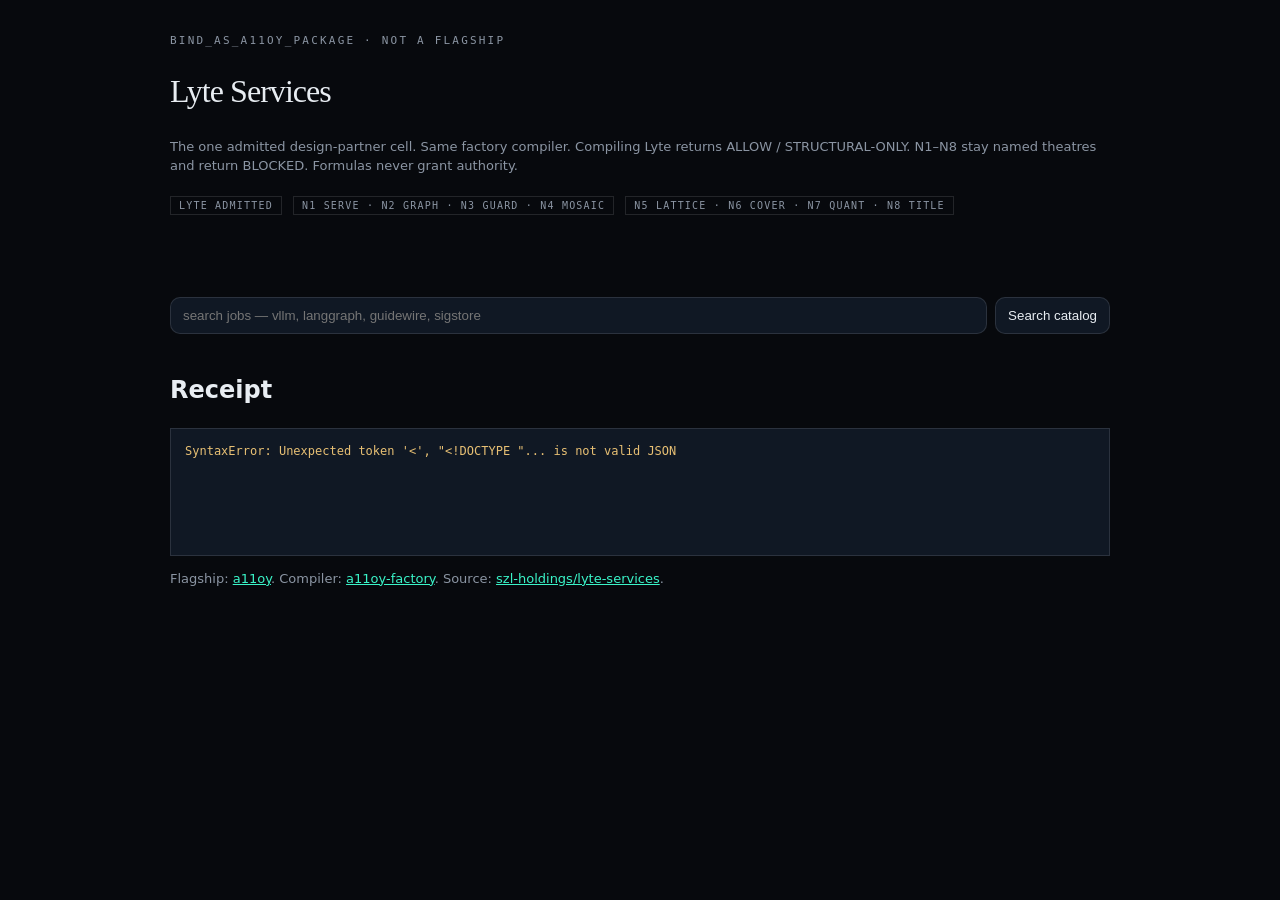
==== space/index.html @ 6451eb5e "feat: stdlib Lyte window (compiler package + Space hologram) Same Decision Cell Compiler as a11oy-fa" ====
<!DOCTYPE html>
<html lang="en">
<head>
  <meta charset="utf-8"/>
  <meta name="viewport" content="width=device-width, initial-scale=1"/>
  <title>Lyte Services — BIND_AS_A11OY_PACKAGE</title>
  <style>
    :root { --bg:#07090d; --fg:#e8edf2; --muted:#8b95a3; --accent:#3af4c8; --gold:#e8c074; --line:rgba(232,237,242,.12); --surf:#0d1520; }
    * { box-sizing: border-box; }
    body { margin:0; background:var(--bg); color:var(--fg); font:16px/1.5 "Segoe UI",system-ui,sans-serif; }
    header, main { max-width:980px; margin:0 auto; padding:24px 20px; }
    h1 { font-family: Georgia, serif; font-weight:500; letter-spacing:-.03em; }
    .kicker { font:11px/1 ui-monospace,Menlo,monospace; letter-spacing:.2em; text-transform:uppercase; color:var(--muted); }
    .grid { display:grid; gap:10px; grid-template-columns:repeat(auto-fit,minmax(160px,1fr)); }
    .card { background:var(--surf); border:1px solid var(--line); border-radius:16px; padding:14px; cursor:pointer; text-align:left; color:inherit; }
    .card[data-admitted="true"] { border-color: var(--accent); }
    a { color:var(--accent); }
    pre { white-space:pre-wrap; word-break:break-word; font:12px/1.45 ui-monospace,Menlo,monospace; color:var(--gold); min-height:8rem; background:#101824; border:1px solid var(--line); padding:14px; }
    .muted { color:var(--muted); font-size:13px; }
    .chip { display:inline-block; border:1px solid var(--line); padding:3px 8px; font:10px ui-monospace,monospace; letter-spacing:.12em; text-transform:uppercase; color:var(--muted); margin:0 6px 6px 0; }
    input, button.run { background:#101824; color:var(--fg); border:1px solid var(--line); border-radius:10px; padding:10px 12px; }
    .row { display:flex; gap:8px; flex-wrap:wrap; margin:12px 0 18px; }
    .row input { flex:1; min-width:180px; }
  </style>
</head>
<body>
  <header>
    <p class="kicker">BIND_AS_A11OY_PACKAGE · not a flagship</p>
    <h1>Lyte Services</h1>
    <p class="muted">The one admitted design-partner cell. Same factory compiler. Compiling Lyte returns ALLOW / STRUCTURAL-ONLY. N1–N8 stay named theatres and return BLOCKED. Formulas never grant authority.</p>
    <p>
      <span class="chip">Lyte admitted</span>
      <span class="chip">N1 Serve · N2 Graph · N3 Guard · N4 Mosaic</span>
      <span class="chip">N5 Lattice · N6 Cover · N7 Quant · N8 Title</span>
    </p>
  </header>
  <main>
    <div class="row">
      <input id="q" placeholder="search jobs — vllm, langgraph, guidewire, sigstore" aria-label="Search cited jobs"/>
      <button class="run" id="searchBtn" type="button">Search catalog</button>
    </div>
    <div class="grid" id="cells"></div>
    <section style="margin-top:16px">
      <h2>Receipt</h2>
      <pre id="out">select Lyte to compile, or a frontier to watch it fail closed</pre>
    </section>
    <p class="muted">Flagship: <a href="https://huggingface.co/spaces/SZLHOLDINGS/a11oy">a11oy</a>. Compiler: <a href="https://huggingface.co/spaces/SZLHOLDINGS/a11oy-factory">a11oy-factory</a>. Source: <a href="https://github.com/szl-holdings/lyte-services">szl-holdings/lyte-services</a>.</p>
  </main>
  <script>
    const box = document.getElementById("cells");
    const out = document.getElementById("out");
    async function load() {
      const cells = await (await fetch("/api/cells")).json();
      box.innerHTML = cells.map(c =>
        `<button class="card" data-id="${c.id}" data-admitted="${c.admitted}">
           <b>${c.id} · ${c.title}</b>
           <div class="muted">${c.job || (c.admitted ? "admitted" : "ROADMAP")}</div>
         </button>`
      ).join("");
      box.querySelectorAll("button").forEach(b => b.onclick = () => compile(b.dataset.id));
    }
    async function compile(id) {
      const r = await fetch("/api/compile", { method:"POST", headers:{"Content-Type":"application/json"}, body: JSON.stringify({cell:id, signal:"lyte window"}) });
      out.textContent = JSON.stringify(await r.json(), null, 2);
    }
    async function search() {
      const q = document.getElementById("q").value;
      const r = await fetch("/api/search?q=" + encodeURIComponent(q));
      out.textContent = JSON.stringify(await r.json(), null, 2);
    }
    document.getElementById("searchBtn").onclick = search;
    document.getElementById("q").addEventListener("keydown", e => { if (e.key === "Enter") search(); });
    load().catch(err => { out.textContent = String(err); });
  </script>
</body>
</html>
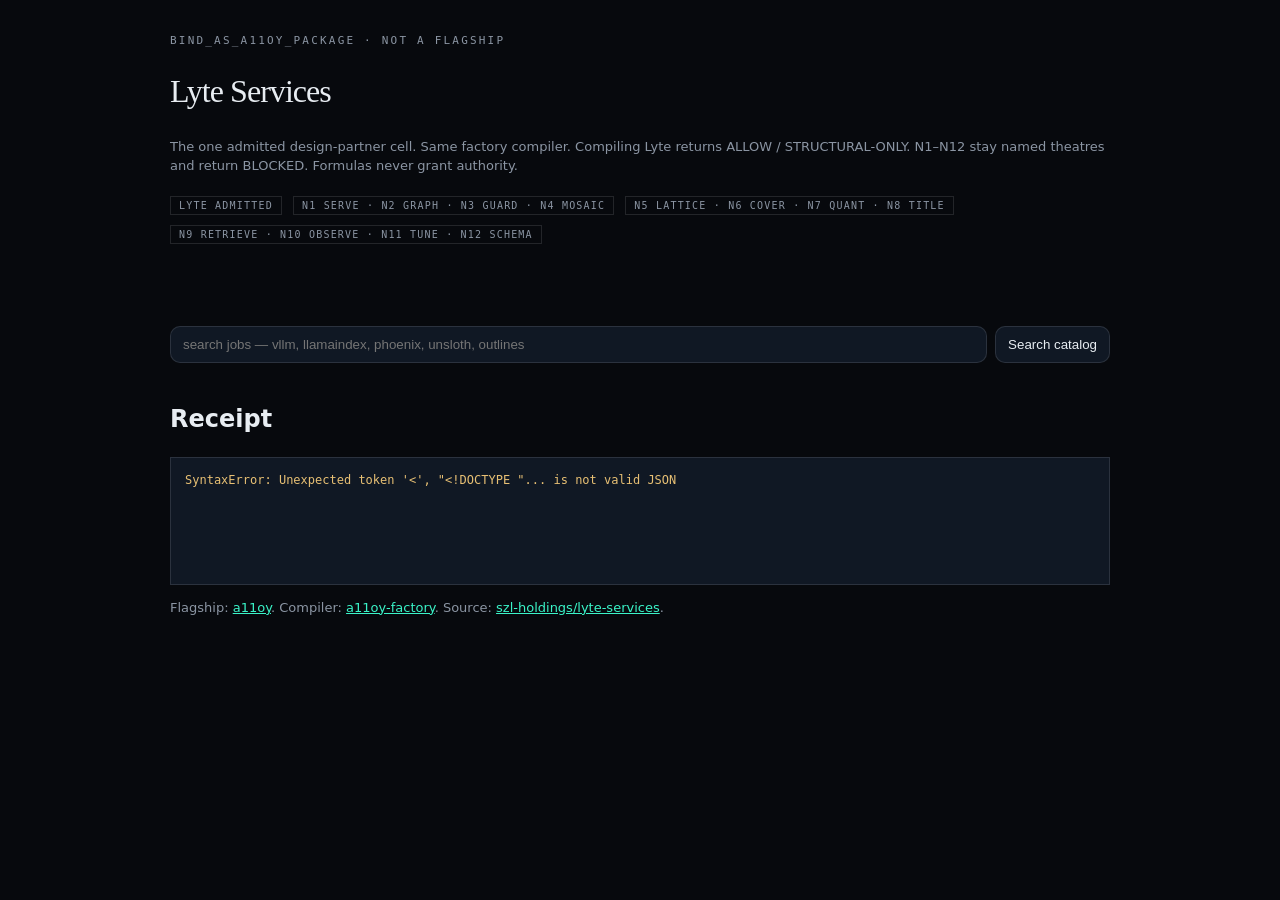
==== commit 2a88ed24: "docs: name N9–N12 on the Lyte window Same compiler. Lyte admitted. Frontiers stay BLOCKED.  Signed-o" ====
--- a/space/index.html
+++ b/space/index.html
@@ -27,16 +27,17 @@
   <header>
     <p class="kicker">BIND_AS_A11OY_PACKAGE · not a flagship</p>
     <h1>Lyte Services</h1>
-    <p class="muted">The one admitted design-partner cell. Same factory compiler. Compiling Lyte returns ALLOW / STRUCTURAL-ONLY. N1–N8 stay named theatres and return BLOCKED. Formulas never grant authority.</p>
+    <p class="muted">The one admitted design-partner cell. Same factory compiler. Compiling Lyte returns ALLOW / STRUCTURAL-ONLY. N1–N12 stay named theatres and return BLOCKED. Formulas never grant authority.</p>
     <p>
       <span class="chip">Lyte admitted</span>
       <span class="chip">N1 Serve · N2 Graph · N3 Guard · N4 Mosaic</span>
       <span class="chip">N5 Lattice · N6 Cover · N7 Quant · N8 Title</span>
+      <span class="chip">N9 Retrieve · N10 Observe · N11 Tune · N12 Schema</span>
     </p>
   </header>
   <main>
     <div class="row">
-      <input id="q" placeholder="search jobs — vllm, langgraph, guidewire, sigstore" aria-label="Search cited jobs"/>
+      <input id="q" placeholder="search jobs — vllm, llamaindex, phoenix, unsloth, outlines" aria-label="Search cited jobs"/>
       <button class="run" id="searchBtn" type="button">Search catalog</button>
     </div>
     <div class="grid" id="cells"></div>
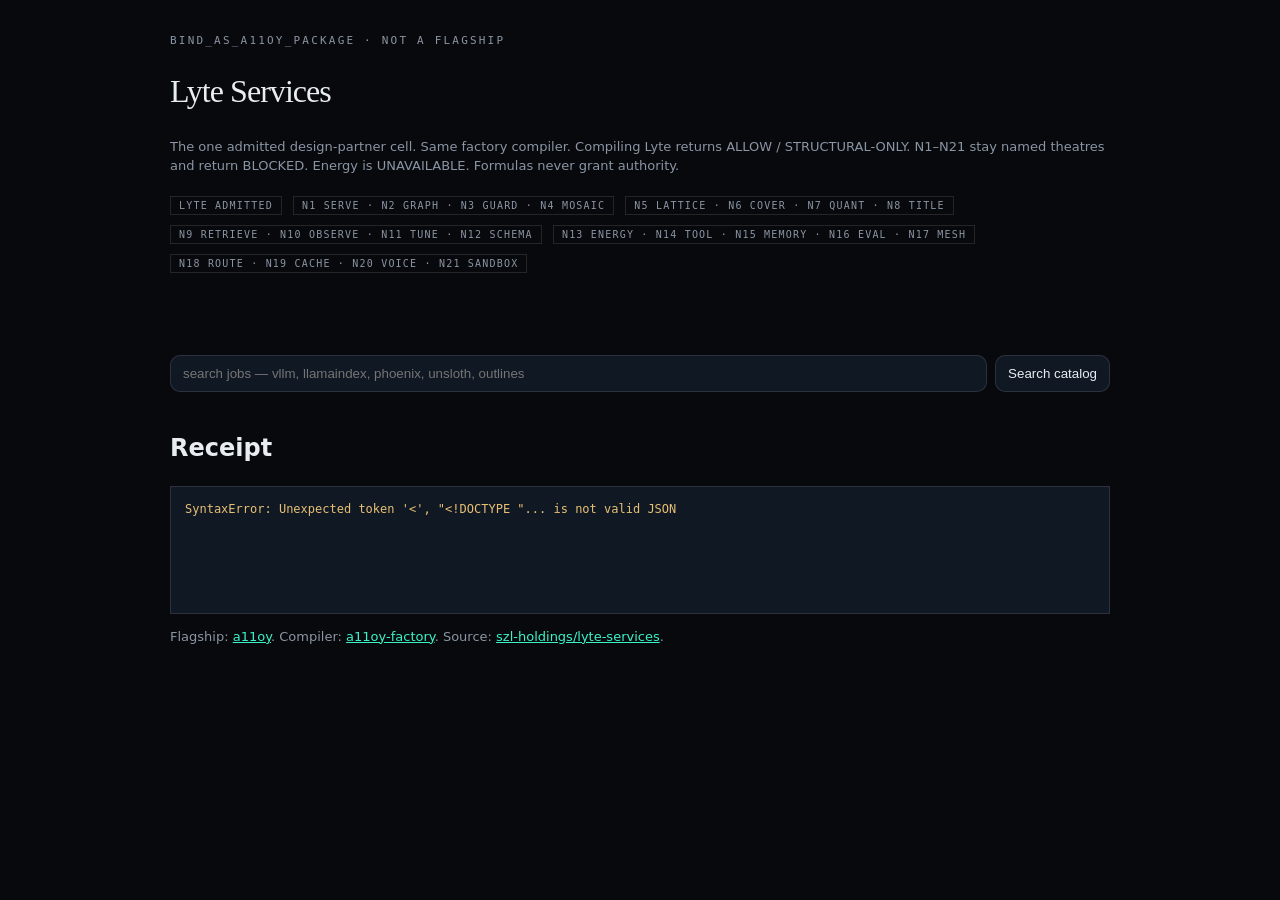
==== commit 87a41f57: "docs: name N14–N21 on the Lyte window Same compiler. Lyte remains the one admitted cell. Hub cells c" ====
--- a/space/index.html
+++ b/space/index.html
@@ -27,12 +27,14 @@
   <header>
     <p class="kicker">BIND_AS_A11OY_PACKAGE · not a flagship</p>
     <h1>Lyte Services</h1>
-    <p class="muted">The one admitted design-partner cell. Same factory compiler. Compiling Lyte returns ALLOW / STRUCTURAL-ONLY. N1–N12 stay named theatres and return BLOCKED. Formulas never grant authority.</p>
+    <p class="muted">The one admitted design-partner cell. Same factory compiler. Compiling Lyte returns ALLOW / STRUCTURAL-ONLY. N1–N21 stay named theatres and return BLOCKED. Energy is UNAVAILABLE. Formulas never grant authority.</p>
     <p>
       <span class="chip">Lyte admitted</span>
       <span class="chip">N1 Serve · N2 Graph · N3 Guard · N4 Mosaic</span>
       <span class="chip">N5 Lattice · N6 Cover · N7 Quant · N8 Title</span>
       <span class="chip">N9 Retrieve · N10 Observe · N11 Tune · N12 Schema</span>
+      <span class="chip">N13 Energy · N14 Tool · N15 Memory · N16 Eval · N17 Mesh</span>
+      <span class="chip">N18 Route · N19 Cache · N20 Voice · N21 Sandbox</span>
     </p>
   </header>
   <main>
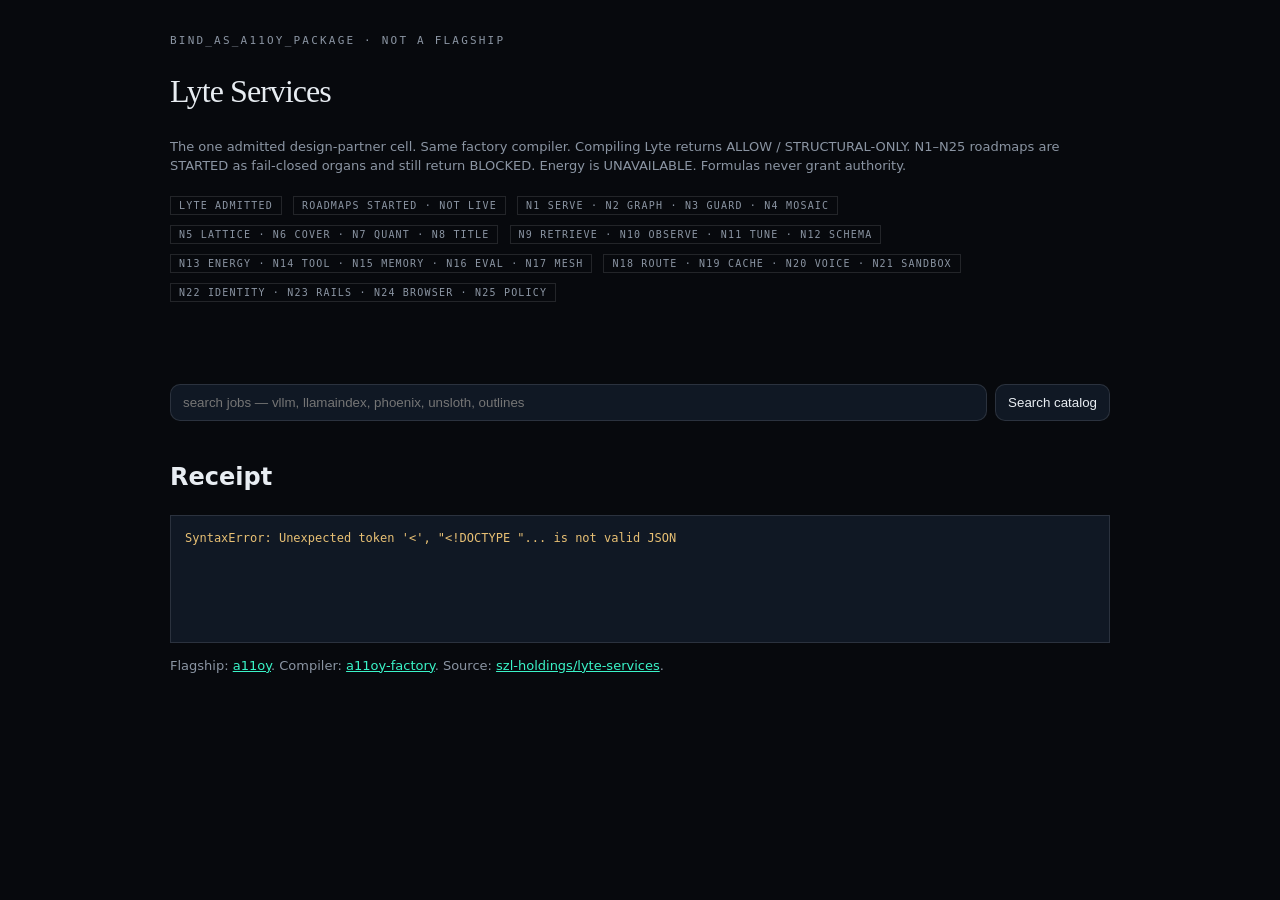
==== commit 3df94b1e: "feat: Lyte window acts the STARTED roadmaps (still BLOCKED) Same factory organs. Lyte remains the on" ====
--- a/space/index.html
+++ b/space/index.html
@@ -27,14 +27,16 @@
   <header>
     <p class="kicker">BIND_AS_A11OY_PACKAGE · not a flagship</p>
     <h1>Lyte Services</h1>
-    <p class="muted">The one admitted design-partner cell. Same factory compiler. Compiling Lyte returns ALLOW / STRUCTURAL-ONLY. N1–N21 stay named theatres and return BLOCKED. Energy is UNAVAILABLE. Formulas never grant authority.</p>
+    <p class="muted">The one admitted design-partner cell. Same factory compiler. Compiling Lyte returns ALLOW / STRUCTURAL-ONLY. N1–N25 roadmaps are STARTED as fail-closed organs and still return BLOCKED. Energy is UNAVAILABLE. Formulas never grant authority.</p>
     <p>
       <span class="chip">Lyte admitted</span>
+      <span class="chip">Roadmaps STARTED · not LIVE</span>
       <span class="chip">N1 Serve · N2 Graph · N3 Guard · N4 Mosaic</span>
       <span class="chip">N5 Lattice · N6 Cover · N7 Quant · N8 Title</span>
       <span class="chip">N9 Retrieve · N10 Observe · N11 Tune · N12 Schema</span>
       <span class="chip">N13 Energy · N14 Tool · N15 Memory · N16 Eval · N17 Mesh</span>
       <span class="chip">N18 Route · N19 Cache · N20 Voice · N21 Sandbox</span>
+      <span class="chip">N22 Identity · N23 Rails · N24 Browser · N25 Policy</span>
     </p>
   </header>
   <main>
@@ -64,7 +66,8 @@
     }
     async function compile(id) {
       const r = await fetch("/api/compile", { method:"POST", headers:{"Content-Type":"application/json"}, body: JSON.stringify({cell:id, signal:"lyte window"}) });
-      out.textContent = JSON.stringify(await r.json(), null, 2);
+      const a = await fetch("/api/act", { method:"POST", headers:{"Content-Type":"application/json"}, body: JSON.stringify({cell:id}) });
+      out.textContent = JSON.stringify({compile: await r.json(), act: await a.json()}, null, 2);
     }
     async function search() {
       const q = document.getElementById("q").value;
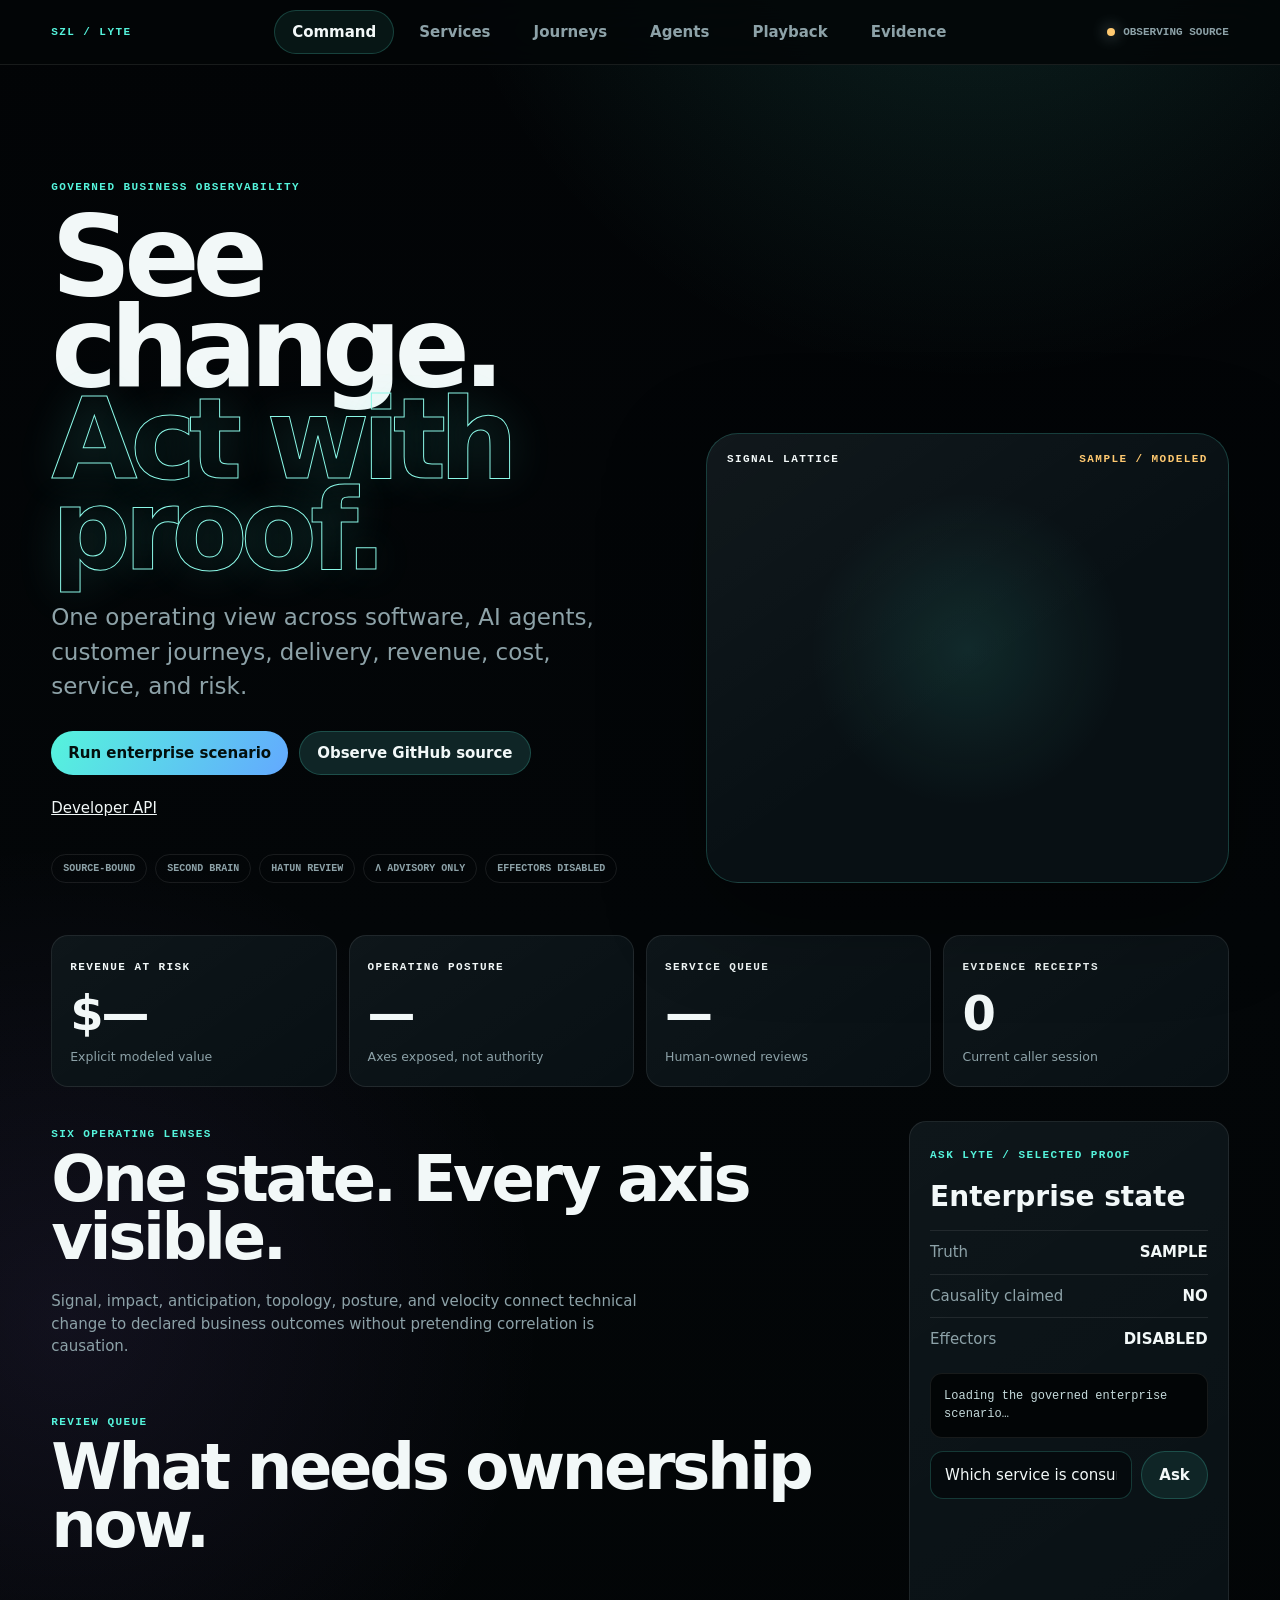
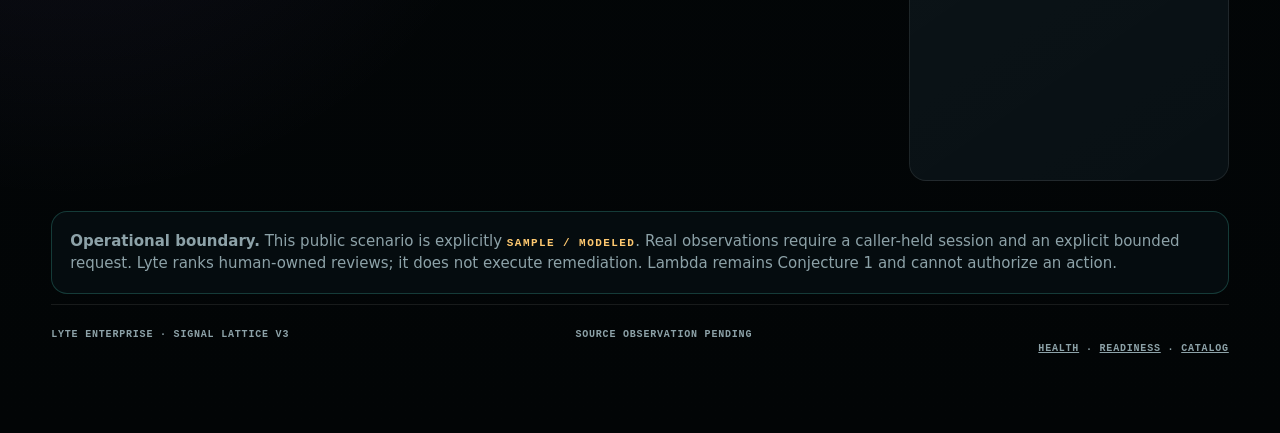
==== commit a7e08c41: "feat(lyte): replace the package shell with the Signal Lattice Signed-off-by: Stephen Lutar <stephenl" ====
--- a/space/index.html
+++ b/space/index.html
@@ -1,82 +1,421 @@
-<!DOCTYPE html>
-<html lang="en">
+<!doctype html>
+<html lang="en" data-lyte="signal-lattice-v3">
 <head>
-  <meta charset="utf-8"/>
-  <meta name="viewport" content="width=device-width, initial-scale=1"/>
-  <title>Lyte Services — BIND_AS_A11OY_PACKAGE</title>
-  <style>
-    :root { --bg:#07090d; --fg:#e8edf2; --muted:#8b95a3; --accent:#3af4c8; --gold:#e8c074; --line:rgba(232,237,242,.12); --surf:#0d1520; }
-    * { box-sizing: border-box; }
-    body { margin:0; background:var(--bg); color:var(--fg); font:16px/1.5 "Segoe UI",system-ui,sans-serif; }
-    header, main { max-width:980px; margin:0 auto; padding:24px 20px; }
-    h1 { font-family: Georgia, serif; font-weight:500; letter-spacing:-.03em; }
-    .kicker { font:11px/1 ui-monospace,Menlo,monospace; letter-spacing:.2em; text-transform:uppercase; color:var(--muted); }
-    .grid { display:grid; gap:10px; grid-template-columns:repeat(auto-fit,minmax(160px,1fr)); }
-    .card { background:var(--surf); border:1px solid var(--line); border-radius:16px; padding:14px; cursor:pointer; text-align:left; color:inherit; }
-    .card[data-admitted="true"] { border-color: var(--accent); }
-    a { color:var(--accent); }
-    pre { white-space:pre-wrap; word-break:break-word; font:12px/1.45 ui-monospace,Menlo,monospace; color:var(--gold); min-height:8rem; background:#101824; border:1px solid var(--line); padding:14px; }
-    .muted { color:var(--muted); font-size:13px; }
-    .chip { display:inline-block; border:1px solid var(--line); padding:3px 8px; font:10px ui-monospace,monospace; letter-spacing:.12em; text-transform:uppercase; color:var(--muted); margin:0 6px 6px 0; }
-    input, button.run { background:#101824; color:var(--fg); border:1px solid var(--line); border-radius:10px; padding:10px 12px; }
-    .row { display:flex; gap:8px; flex-wrap:wrap; margin:12px 0 18px; }
-    .row input { flex:1; min-width:180px; }
-  </style>
+<meta charset="utf-8">
+<meta name="viewport" content="width=device-width,initial-scale=1,viewport-fit=cover">
+<meta name="color-scheme" content="dark">
+<title>Lyte Enterprise · Signal Lattice</title>
+<style>
+:root{
+  color-scheme:dark;
+  --bg:#030608;
+  --panel:#081014;
+  --panel2:#0d181d;
+  --ink:#f2f8f8;
+  --muted:#8da2a8;
+  --cyan:#55f4dc;
+  --blue:#63a9ff;
+  --violet:#aa83ff;
+  --lime:#bdf86f;
+  --warn:#ffc970;
+  --danger:#ff768f;
+  --line:color-mix(in srgb,var(--cyan) 20%,transparent);
+  --hair:rgb(255 255 255/.085);
+  --touch:44px;
+  --shadow:0 30px 100px rgb(0 0 0/.38);
+  --mono:ui-monospace,"Cascadia Code","SFMono-Regular",Consolas,monospace;
+  --sans:Inter,"Segoe UI",system-ui,sans-serif;
+}
+*{box-sizing:border-box;min-inline-size:0}
+html{overflow-x:clip;background:var(--bg);scroll-padding-top:84px}
+body{
+  margin:0;min-height:100svh;overflow-x:clip;color:var(--ink);
+  font:15px/1.5 var(--sans);
+  background:
+    radial-gradient(circle at 76% -8%,rgb(85 244 220/.14),transparent 34rem),
+    radial-gradient(circle at 5% 65%,rgb(170 131 255/.09),transparent 30rem),
+    linear-gradient(180deg,#020406,var(--bg) 46%,#020506);
+}
+button,input,a{font:inherit}
+a{color:inherit;min-height:var(--touch);display:inline-flex;align-items:center}
+button{
+  min-height:var(--touch);border:1px solid var(--line);border-radius:999px;
+  padding:0 17px;background:color-mix(in srgb,var(--cyan) 9%,var(--panel));
+  color:var(--ink);font-weight:750;cursor:pointer
+}
+button:hover{background:color-mix(in srgb,var(--cyan) 16%,var(--panel))}
+button[disabled]{opacity:.52;cursor:wait}
+input{
+  width:100%;min-height:48px;border:1px solid var(--line);border-radius:13px;
+  background:#050a0d;color:var(--ink);padding:0 14px
+}
+:focus-visible{outline:3px solid var(--lime);outline-offset:3px}
+.skip{position:fixed;left:12px;top:-80px;z-index:30;background:#fff;color:#000;padding:10px 14px}
+.skip:focus{top:12px}
+.ambient{position:fixed;inset:0;pointer-events:none;z-index:-1;overflow:hidden}
+.ambient::before{
+  content:"";position:absolute;inset:0;opacity:.27;
+  background-image:linear-gradient(var(--hair) 1px,transparent 1px),linear-gradient(90deg,var(--hair) 1px,transparent 1px);
+  background-size:72px 72px;mask-image:linear-gradient(to bottom,black,transparent 82%)
+}
+.ambient::after{
+  content:"";position:absolute;width:48vmin;aspect-ratio:1;border:1px solid var(--line);
+  border-radius:48% 52% 63% 37%;right:-8vmin;top:10vh;
+  box-shadow:0 0 0 8vmin transparent,0 0 0 calc(8vmin + 1px) var(--line),0 0 70px rgb(85 244 220/.12);
+  animation:drift 18s ease-in-out infinite alternate
+}
+@keyframes drift{to{transform:translate3d(-22px,30px,0) rotate(11deg)}}
+.shell{width:min(1440px,100%);margin:auto;padding:0 clamp(16px,4vw,60px) max(40px,env(safe-area-inset-bottom))}
+.topbar{
+  position:sticky;top:0;z-index:20;margin-inline:calc(clamp(16px,4vw,60px)*-1);
+  padding:max(10px,env(safe-area-inset-top)) clamp(16px,4vw,60px) 10px;
+  display:flex;gap:20px;align-items:center;justify-content:space-between;flex-wrap:wrap;
+  border-bottom:1px solid var(--hair);background:rgb(3 6 8/.86);backdrop-filter:blur(18px)
+}
+.brand,.eyebrow,.label,.truth{
+  font:750 11px/1.35 var(--mono);letter-spacing:.13em;text-transform:uppercase
+}
+.brand,.eyebrow{color:var(--cyan)}
+.nav{display:flex;gap:7px;overflow-x:auto;scrollbar-width:none}
+.nav button{white-space:nowrap;background:transparent;color:var(--muted);border-color:transparent}
+.nav button[aria-selected="true"]{color:var(--ink);border-color:var(--line);background:rgb(85 244 220/.07)}
+.status{display:flex;gap:8px;align-items:center;color:var(--muted);font:700 11px/1 var(--mono)}
+.dot{width:8px;aspect-ratio:1;border-radius:50%;background:var(--warn);box-shadow:0 0 16px currentColor}
+.dot.ready{background:var(--cyan)}
+.hero{
+  display:grid;grid-template-columns:minmax(0,1.05fr) minmax(360px,.95fr);
+  gap:clamp(30px,6vw,88px);align-items:end;padding:clamp(58px,9vw,122px) 0 42px
+}
+.hero h1{font-size:clamp(52px,8.7vw,126px);line-height:.82;letter-spacing:-.065em;margin:16px 0 24px;max-width:9ch}
+.hero h1 span{display:block;color:transparent;-webkit-text-stroke:1px color-mix(in srgb,var(--cyan) 68%,white);text-shadow:0 0 45px rgb(85 244 220/.14)}
+.lede{font-size:clamp(17px,2vw,23px);color:var(--muted);max-width:64ch}
+.hero-actions{display:flex;gap:11px;flex-wrap:wrap;margin-top:27px}
+.hero-actions .primary{background:linear-gradient(120deg,var(--cyan),var(--blue));color:#03100e;border:0}
+.proofline{display:flex;gap:8px;flex-wrap:wrap;margin-top:24px}
+.pill{padding:7px 11px;border:1px solid var(--hair);border-radius:999px;color:var(--muted);font:700 10px/1.3 var(--mono)}
+.instrument{
+  position:relative;min-height:450px;border:1px solid var(--line);border-radius:32px;
+  overflow:hidden;background:radial-gradient(circle at 50% 48%,rgb(85 244 220/.11),transparent 45%),linear-gradient(145deg,rgb(255 255 255/.035),transparent 55%),var(--panel);
+  box-shadow:var(--shadow)
+}
+.instrument-head{position:absolute;inset:18px 20px auto;display:flex;justify-content:space-between;gap:12px;z-index:3}
+.instrument svg{position:absolute;inset:48px 10px 20px;width:calc(100% - 20px);height:calc(100% - 68px)}
+.edge{stroke:color-mix(in srgb,var(--cyan) 35%,transparent);stroke-width:1.3;fill:none}
+.edge.hot{stroke:var(--warn);filter:drop-shadow(0 0 6px var(--warn))}
+.node circle{fill:#071116;stroke:var(--cyan);stroke-width:1.5}
+.node.hot circle{stroke:var(--danger);filter:drop-shadow(0 0 8px var(--danger))}
+.node.outcome circle{stroke:var(--violet)}
+.node.agent circle{stroke:var(--lime)}
+.node text{fill:var(--ink);font:700 11px var(--mono);pointer-events:none}
+.node{cursor:pointer}
+.node:focus{outline:none}
+.node:focus circle{stroke-width:4}
+.kpis{display:grid;grid-template-columns:repeat(4,minmax(0,1fr));gap:12px;margin:10px 0 34px}
+.kpi,.lens,.card,.drawer,.tape-item{
+  border:1px solid var(--hair);border-radius:17px;background:linear-gradient(145deg,rgb(255 255 255/.025),transparent),var(--panel)
+}
+.kpi{padding:18px;min-height:130px}
+.kpi strong{display:block;font-size:clamp(27px,4vw,48px);line-height:1;margin:13px 0 8px;letter-spacing:-.045em}
+.kpi small{color:var(--muted)}
+.layout{display:grid;grid-template-columns:minmax(0,1.45fr) minmax(300px,.55fr);gap:15px}
+.stage{min-height:660px}
+.view{display:none}
+.view.active{display:block}
+.section-head{display:flex;justify-content:space-between;gap:16px;align-items:end;flex-wrap:wrap;margin:0 0 17px}
+.section-head h2{font-size:clamp(32px,5vw,66px);line-height:.9;letter-spacing:-.052em;margin:8px 0}
+.section-head p{max-width:62ch;color:var(--muted);margin:0}
+.lenses{display:grid;grid-template-columns:repeat(3,minmax(0,1fr));gap:12px}
+.lens{padding:17px;min-height:182px;display:flex;flex-direction:column}
+.lens .score{font-size:38px;letter-spacing:-.05em;margin:14px 0}
+.lens footer{margin-top:auto;display:flex;justify-content:space-between;gap:10px;color:var(--muted);font:700 10px var(--mono)}
+.meter{height:7px;border-radius:999px;background:#132027;overflow:hidden}
+.meter i{height:100%;display:block;width:0;background:linear-gradient(90deg,var(--danger),var(--warn),var(--cyan))}
+.cards{display:grid;grid-template-columns:repeat(2,minmax(0,1fr));gap:12px}
+.card{padding:18px;min-height:220px}
+.card h3{font-size:22px;margin:10px 0}
+.card dl{display:grid;grid-template-columns:1fr auto;gap:8px 14px;margin:18px 0 0}
+.card dt{color:var(--muted)}
+.card dd{margin:0;text-align:right;font-family:var(--mono)}
+.queue{display:grid;gap:9px}
+.queue article{display:grid;grid-template-columns:auto 1fr auto;gap:13px;align-items:center;padding:14px;border:1px solid var(--hair);border-radius:13px;background:var(--panel)}
+.rank{width:32px;aspect-ratio:1;border-radius:50%;display:grid;place-items:center;border:1px solid var(--line);font:800 11px var(--mono)}
+.queue p{margin:3px 0;color:var(--muted);font-size:13px}
+.queue strong:last-child{font-family:var(--mono);color:var(--warn)}
+.timeline{display:grid;gap:0}
+.timeline article{position:relative;padding:12px 14px 17px 34px;border-left:1px solid var(--line);margin-left:8px}
+.timeline article::before{content:"";position:absolute;left:-5px;top:18px;width:9px;aspect-ratio:1;border-radius:50%;background:var(--cyan);box-shadow:0 0 14px var(--cyan)}
+.timeline p{margin:4px 0;color:var(--muted)}
+.drawer{position:sticky;top:88px;padding:20px;min-height:560px;max-height:calc(100vh - 108px);overflow:auto}
+.drawer h2{font-size:28px;margin:12px 0}
+.drawer pre{white-space:pre-wrap;overflow-wrap:anywhere;background:#020506;border:1px solid var(--hair);border-radius:12px;padding:13px;font:12px/1.55 var(--mono);color:#c5dadb;max-height:310px;overflow:auto}
+.drawer .fact{display:flex;justify-content:space-between;gap:14px;padding:10px 0;border-top:1px solid var(--hair)}
+.drawer .fact span{color:var(--muted)}
+.ask{display:grid;grid-template-columns:1fr auto;gap:9px;margin-top:13px}
+.tape{display:grid;gap:8px}
+.tape-item{padding:13px}
+.tape-item code{display:block;color:var(--cyan);overflow-wrap:anywhere}
+.tape-item small{color:var(--muted)}
+.playback-control{display:grid;grid-template-columns:auto 1fr auto;align-items:center;gap:12px;margin:20px 0}
+input[type="range"]{padding:0;accent-color:var(--cyan)}
+.empty{padding:28px;border:1px dashed var(--line);border-radius:16px;color:var(--muted)}
+.boundary{margin:30px 0 10px;padding:18px;border:1px solid var(--line);border-radius:16px;color:var(--muted);background:rgb(8 16 20/.72)}
+.site-footer{display:flex;justify-content:space-between;gap:18px;flex-wrap:wrap;padding:22px 0;color:var(--muted);font:700 10px/1.5 var(--mono);letter-spacing:.08em;border-top:1px solid var(--hair)}
+.truth{color:var(--warn)}
+@media(max-width:1060px){.hero,.layout{grid-template-columns:1fr}.instrument{min-height:420px}.drawer{position:relative;top:auto;max-height:none}.kpis{grid-template-columns:repeat(2,minmax(0,1fr))}}
+@media(max-width:720px){.lenses,.cards{grid-template-columns:1fr}.topbar{align-items:flex-start}.status{width:100%}.instrument{min-height:360px}.hero{padding-top:58px}.hero h1{font-size:clamp(52px,17vw,86px)}}
+@media(max-width:480px){.kpis{grid-template-columns:1fr}.shell{padding-inline:14px}.topbar{margin-inline:-14px;padding-inline:14px}.ask{grid-template-columns:1fr}.queue article{grid-template-columns:auto 1fr}.queue strong:last-child{grid-column:2}.instrument{min-height:310px}.node text{font-size:9px}}
+@media(pointer:coarse){button,a,input{min-height:48px}}
+@media(prefers-reduced-motion:reduce){*,*::before,*::after{animation:none!important;transition:none!important;scroll-behavior:auto!important}}
+@media(forced-colors:active){*{forced-color-adjust:auto}.ambient{display:none}.instrument,.kpi,.lens,.card,.drawer{border:1px solid CanvasText}}
+@media(prefers-contrast:more){:root{--muted:#c6d5d7;--hair:rgb(255 255 255/.25);--line:var(--cyan)}}
+@media print{.ambient,.topbar,.hero-actions,.ask{display:none}.view{display:block!important}.drawer{max-height:none}.instrument{box-shadow:none}}
+</style>
 </head>
 <body>
-  <header>
-    <p class="kicker">BIND_AS_A11OY_PACKAGE · not a flagship</p>
-    <h1>Lyte Services</h1>
-    <p class="muted">The one admitted design-partner cell. Same factory compiler. Compiling Lyte returns ALLOW / STRUCTURAL-ONLY. N1–N25 roadmaps are STARTED as fail-closed organs and still return BLOCKED. Energy is UNAVAILABLE. Formulas never grant authority.</p>
-    <p>
-      <span class="chip">Lyte admitted</span>
-      <span class="chip">Roadmaps STARTED · not LIVE</span>
-      <span class="chip">N1 Serve · N2 Graph · N3 Guard · N4 Mosaic</span>
-      <span class="chip">N5 Lattice · N6 Cover · N7 Quant · N8 Title</span>
-      <span class="chip">N9 Retrieve · N10 Observe · N11 Tune · N12 Schema</span>
-      <span class="chip">N13 Energy · N14 Tool · N15 Memory · N16 Eval · N17 Mesh</span>
-      <span class="chip">N18 Route · N19 Cache · N20 Voice · N21 Sandbox</span>
-      <span class="chip">N22 Identity · N23 Rails · N24 Browser · N25 Policy</span>
-    </p>
+<a class="skip" href="#main">Skip to command</a>
+<div class="ambient" aria-hidden="true"></div>
+<main id="main" class="shell">
+  <header class="topbar">
+    <div class="brand">SZL / LYTE</div>
+    <nav class="nav" aria-label="Lyte views">
+      <button type="button" data-view="command" aria-selected="true">Command</button>
+      <button type="button" data-view="services">Services</button>
+      <button type="button" data-view="journeys">Journeys</button>
+      <button type="button" data-view="agents">Agents</button>
+      <button type="button" data-view="playback">Playback</button>
+      <button type="button" data-view="evidence">Evidence</button>
+    </nav>
+    <div class="status"><span id="statusDot" class="dot"></span><span id="runtimeStatus">OBSERVING SOURCE</span></div>
   </header>
-  <main>
-    <div class="row">
-      <input id="q" placeholder="search jobs — vllm, llamaindex, phoenix, unsloth, outlines" aria-label="Search cited jobs"/>
-      <button class="run" id="searchBtn" type="button">Search catalog</button>
+
+  <section class="hero">
+    <div>
+      <div class="eyebrow">GOVERNED BUSINESS OBSERVABILITY</div>
+      <h1>See change.<span>Act with proof.</span></h1>
+      <p class="lede">One operating view across software, AI agents, customer journeys, delivery, revenue, cost, service, and risk.</p>
+      <div class="hero-actions">
+        <button id="runScenario" class="primary" type="button">Run enterprise scenario</button>
+        <button id="connectSource" type="button">Observe GitHub source</button>
+        <a href="/docs">Developer API</a>
+      </div>
+      <div class="proofline">
+        <span class="pill">SOURCE-BOUND</span>
+        <span class="pill">SECOND BRAIN</span>
+        <span class="pill">HATUN REVIEW</span>
+        <span class="pill">Λ ADVISORY ONLY</span>
+        <span class="pill">EFFECTORS DISABLED</span>
+      </div>
     </div>
-    <div class="grid" id="cells"></div>
-    <section style="margin-top:16px">
-      <h2>Receipt</h2>
-      <pre id="out">select Lyte to compile, or a frontier to watch it fail closed</pre>
-    </section>
-    <p class="muted">Flagship: <a href="https://huggingface.co/spaces/SZLHOLDINGS/a11oy">a11oy</a>. Compiler: <a href="https://huggingface.co/spaces/SZLHOLDINGS/a11oy-factory">a11oy-factory</a>. Source: <a href="https://github.com/szl-holdings/lyte-services">szl-holdings/lyte-services</a>.</p>
-  </main>
-  <script>
-    const box = document.getElementById("cells");
-    const out = document.getElementById("out");
-    async function load() {
-      const cells = await (await fetch("/api/cells")).json();
-      box.innerHTML = cells.map(c =>
-        `<button class="card" data-id="${c.id}" data-admitted="${c.admitted}">
-           <b>${c.id} · ${c.title}</b>
-           <div class="muted">${c.job || (c.admitted ? "admitted" : "ROADMAP")}</div>
-         </button>`
-      ).join("");
-      box.querySelectorAll("button").forEach(b => b.onclick = () => compile(b.dataset.id));
-    }
-    async function compile(id) {
-      const r = await fetch("/api/compile", { method:"POST", headers:{"Content-Type":"application/json"}, body: JSON.stringify({cell:id, signal:"lyte window"}) });
-      const a = await fetch("/api/act", { method:"POST", headers:{"Content-Type":"application/json"}, body: JSON.stringify({cell:id}) });
-      out.textContent = JSON.stringify({compile: await r.json(), act: await a.json()}, null, 2);
-    }
-    async function search() {
-      const q = document.getElementById("q").value;
-      const r = await fetch("/api/search?q=" + encodeURIComponent(q));
-      out.textContent = JSON.stringify(await r.json(), null, 2);
-    }
-    document.getElementById("searchBtn").onclick = search;
-    document.getElementById("q").addEventListener("keydown", e => { if (e.key === "Enter") search(); });
-    load().catch(err => { out.textContent = String(err); });
-  </script>
+    <aside class="instrument" aria-label="Interactive service and outcome lattice">
+      <div class="instrument-head"><span class="label">SIGNAL LATTICE</span><span class="truth">SAMPLE / MODELED</span></div>
+      <svg id="lattice" viewBox="0 0 620 390" role="img" aria-labelledby="latticeTitle latticeDesc">
+        <title id="latticeTitle">Service, agent, and business outcome topology</title>
+        <desc id="latticeDesc">Interactive graph showing checkout, payments, support agent, dependencies, and declared business outcomes.</desc>
+      </svg>
+    </aside>
+  </section>
+
+  <section class="kpis" aria-label="Enterprise state">
+    <article class="kpi"><span class="label">Revenue at risk</span><strong id="revenue">$—</strong><small>Explicit modeled value</small></article>
+    <article class="kpi"><span class="label">Operating posture</span><strong id="posture">—</strong><small>Axes exposed, not authority</small></article>
+    <article class="kpi"><span class="label">Service queue</span><strong id="queueCount">—</strong><small>Human-owned reviews</small></article>
+    <article class="kpi"><span class="label">Evidence receipts</span><strong id="receiptCount">0</strong><small>Current caller session</small></article>
+  </section>
+
+  <div class="layout">
+    <div class="stage">
+      <section class="view active" data-panel="command">
+        <div class="section-head"><div><span class="eyebrow">SIX OPERATING LENSES</span><h2>One state. Every axis visible.</h2></div><p>Signal, impact, anticipation, topology, posture, and velocity connect technical change to declared business outcomes without pretending correlation is causation.</p></div>
+        <div id="lenses" class="lenses"></div>
+        <div class="section-head" style="margin-top:34px"><div><span class="eyebrow">REVIEW QUEUE</span><h2>What needs ownership now.</h2></div></div>
+        <div id="queue" class="queue"></div>
+      </section>
+
+      <section class="view" data-panel="services">
+        <div class="section-head"><div><span class="eyebrow">SERVICE INTELLIGENCE</span><h2>SLO, latency, cost, outcome.</h2></div><p>Each service exposes reliability, error-budget burn, dependency context, unit economics, priority, and the exact formulas used.</p></div>
+        <div id="services" class="cards"></div>
+      </section>
+
+      <section class="view" data-panel="journeys">
+        <div class="section-head"><div><span class="eyebrow">JOURNEY INTELLIGENCE</span><h2>From cart to consequence.</h2></div><p>Declared journey stages connect operational state to completion, abandonment, and modeled value at risk.</p></div>
+        <div id="journey" class="cards"></div>
+      </section>
+
+      <section class="view" data-panel="agents">
+        <div class="section-head"><div><span class="eyebrow">AI AGENT OPERATIONS</span><h2>Quality, latency, tools, cost.</h2></div><p>Observe agent behavior without storing prompt or response content. Safety and privacy flags remain visible.</p></div>
+        <div id="agents" class="cards"></div>
+      </section>
+
+      <section class="view" data-panel="playback">
+        <div class="section-head"><div><span class="eyebrow">INCIDENT PLAYBACK</span><h2>Scrub the operating state.</h2></div><p>Replay declared events, deployments, state transitions, decisions, and receipts. Playback does not manufacture causality.</p></div>
+        <div class="playback-control"><span id="playbackOffset" class="label">T-30</span><input id="scrubber" type="range" min="0" max="3" value="0" aria-label="Incident playback time"><span id="playbackState" class="truth">HEALTHY</span></div>
+        <div id="timeline" class="timeline"></div>
+      </section>
+
+      <section class="view" data-panel="evidence">
+        <div class="section-head"><div><span class="eyebrow">PROOF CHAIN</span><h2>Evidence before pitch.</h2></div><p>Receipts preserve payload identity, source boundary, observation time, and caller-session scope without recording the raw token.</p></div>
+        <div id="tape" class="tape"></div>
+      </section>
+    </div>
+
+    <aside class="drawer" aria-live="polite">
+      <span class="eyebrow">ASK LYTE / SELECTED PROOF</span>
+      <h2 id="drawerTitle">Enterprise state</h2>
+      <div class="fact"><span>Truth</span><strong id="drawerTruth">SAMPLE</strong></div>
+      <div class="fact"><span>Causality claimed</span><strong>NO</strong></div>
+      <div class="fact"><span>Effectors</span><strong>DISABLED</strong></div>
+      <pre id="drawerOutput">Loading the governed enterprise scenario…</pre>
+      <div class="ask">
+        <input id="question" value="Which service is consuming the most error budget?" aria-label="Ask Lyte a question">
+        <button id="askButton" type="button">Ask</button>
+      </div>
+    </aside>
+  </div>
+
+  <section class="boundary"><strong>Operational boundary.</strong> This public scenario is explicitly <span class="truth">SAMPLE / MODELED</span>. Real observations require a caller-held session and an explicit bounded request. Lyte ranks human-owned reviews; it does not execute remediation. Lambda remains Conjecture 1 and cannot authorize an action.</section>
+  <footer class="site-footer"><span>LYTE ENTERPRISE · SIGNAL LATTICE V3</span><span id="buildIdentity">SOURCE OBSERVATION PENDING</span><span><a href="/healthz">HEALTH</a> · <a href="/readyz">READINESS</a> · <a href="/api/lyte/v3/catalog">CATALOG</a></span></footer>
+</main>
+<script>
+(function(){
+  "use strict";
+  const $=id=>document.getElementById(id);
+  const session=Array.from(crypto.getRandomValues(new Uint8Array(32)),b=>b.toString(16).padStart(2,"0")).join("");
+  const headers={"Accept":"application/json","X-SZL-Session":session};
+  const state={scenario:null,receipts:[],selected:null};
+  const money=value=>Number.isFinite(Number(value))?new Intl.NumberFormat("en-US",{style:"currency",currency:"USD",maximumFractionDigits:0}).format(Number(value)):"UNAVAILABLE";
+  const pct=value=>Number.isFinite(Number(value))?(Number(value)*100).toFixed(1)+"%":"UNAVAILABLE";
+  const clean=value=>value===null||value===undefined?"UNAVAILABLE":String(value);
+  const node=(tag,cls,text)=>{const el=document.createElement(tag);if(cls)el.className=cls;if(text!==undefined)el.textContent=text;return el};
+  async function request(url,options={}){
+    const response=await fetch(url,{cache:"no-store",redirect:"error",...options,headers:{...headers,...(options.headers||{})}});
+    const text=await response.text();let body;
+    try{body=JSON.parse(text)}catch{body={body_excerpt:text.slice(0,1000)}}
+    if(!response.ok)throw new Error(url+" returned HTTP "+response.status+"\n"+JSON.stringify(body,null,2));
+    return body;
+  }
+  function select(title,truth,value){$("drawerTitle").textContent=title;$("drawerTruth").textContent=truth;$("drawerOutput").textContent=JSON.stringify(value,null,2)}
+  function renderGraph(data){
+    const svg=$("lattice");while(svg.lastChild&&svg.lastChild.nodeName!=="desc")svg.removeChild(svg.lastChild);
+    const services=data.analysis.services;
+    const outcomes=data.analysis.outcomes;
+    const positions={
+      "payment-gateway":[70,92],"payments-api":[220,120],"checkout-api":[370,82],
+      "inventory-api":[210,260],"retrieval-service":[410,295],"support-agent":[535,245],
+      "Checkout completion":[500,86],"Support resolution":[550,330]
+    };
+    const ns="http://www.w3.org/2000/svg";
+    data.analysis.service_outcome_graph.edges.forEach((edge,index)=>{
+      if(!positions[edge.from]||!positions[edge.to])return;
+      const line=document.createElementNS(ns,"path");
+      const [x1,y1]=positions[edge.from],[x2,y2]=positions[edge.to];
+      const curve=(x1+x2)/2;
+      line.setAttribute("d",`M${x1},${y1} C${curve},${y1} ${curve},${y2} ${x2},${y2}`);
+      line.setAttribute("class","edge"+(index<2?" hot":""));svg.append(line)
+    });
+    const records=[
+      ...services.map(item=>({name:item.name,type:item.name.includes("agent")?"agent":"service",data:item})),
+      ...outcomes.map(item=>({name:item.name,type:"outcome",data:item})),
+      {name:"payment-gateway",type:"service",data:{truth_label:"REPORTED",role:"external dependency"}},
+      {name:"inventory-api",type:"service",data:{truth_label:"REPORTED",role:"dependency"}},
+      {name:"retrieval-service",type:"service",data:{truth_label:"REPORTED",role:"agent dependency"}}
+    ];
+    records.forEach(record=>{
+      if(!positions[record.name])return;
+      const [x,y]=positions[record.name];const group=document.createElementNS(ns,"g");
+      const isHot=record.data.slo&&record.data.slo.state==="BREACHED";
+      group.setAttribute("class","node "+record.type+(isHot?" hot":""));group.setAttribute("tabindex","0");group.setAttribute("role","button");group.setAttribute("aria-label",record.name+" details");
+      const circle=document.createElementNS(ns,"circle");circle.setAttribute("cx",x);circle.setAttribute("cy",y);circle.setAttribute("r",record.type==="outcome"?22:record.type==="agent"?19:17);
+      const text=document.createElementNS(ns,"text");text.setAttribute("x",x);text.setAttribute("y",y+38);text.setAttribute("text-anchor","middle");text.textContent=record.name;
+      group.append(circle,text);group.addEventListener("click",()=>select(record.name,record.data.truth_label||"MEASURED",record.data));group.addEventListener("keydown",event=>{if(event.key==="Enter"||event.key===" "){event.preventDefault();group.dispatchEvent(new Event("click"))}});svg.append(group)
+    })
+  }
+  function renderLenses(data){
+    const root=$("lenses");root.replaceChildren();
+    data.analysis.lenses.forEach(item=>{
+      const card=node("article","lens");card.append(node("span","label",item.name));
+      card.append(node("strong","score",pct(item.score)));
+      const meter=node("div","meter");const fill=node("i");fill.style.width=(item.score*100)+"%";meter.append(fill);card.append(meter);
+      const footer=node("footer");footer.append(node("span","",item.status));footer.append(node("span","",item.tagline));card.append(footer);
+      card.tabIndex=0;card.addEventListener("click",()=>select(item.name,item.truth_label,item));card.addEventListener("keydown",event=>{if(event.key==="Enter")card.click()});root.append(card)
+    })
+  }
+  function renderQueue(data){
+    const root=$("queue");root.replaceChildren();
+    const items=data.analysis.action_queue;
+    if(!items.length){root.append(node("div","empty","No review queue items."));return}
+    items.forEach((item,index)=>{
+      const card=node("article");card.append(node("span","rank",String(index+1)));
+      const copy=node("div");copy.append(node("strong","",item.service));copy.append(node("p","",item.reason));card.append(copy);card.append(node("strong","",Math.round(item.priority*100)));
+      card.tabIndex=0;card.addEventListener("click",()=>select(item.service+" review","MODELED",item));root.append(card)
+    })
+  }
+  function renderServices(data){
+    const root=$("services");root.replaceChildren();
+    data.analysis.services.forEach(item=>{
+      const card=node("article","card");card.append(node("span","label",item.slo.state));card.append(node("h3","",item.name));
+      const dl=node("dl");
+      [["SLI",pct(item.slo.sli)],["Burn",clean(item.slo.burn_rate)],["p95",clean(item.latency.p95_ms)+" ms"],["Cost/success",money(item.cost.per_success_usd)],["Revenue risk",money(item.business.revenue_at_risk_usd)],["Priority",clean(item.priority)]].forEach(pair=>{dl.append(node("dt","",pair[0]));dl.append(node("dd","",pair[1]))});card.append(dl);
+      card.tabIndex=0;card.addEventListener("click",()=>select(item.name,item.truth_label,item));root.append(card)
+    })
+  }
+  function renderJourney(data){
+    const root=$("journey");root.replaceChildren();
+    data.journey.stages.forEach(item=>{
+      const card=node("article","card");card.append(node("span","label",item.state));card.append(node("h3","",item.name));
+      const dl=node("dl");[["Service",clean(item.service)],["Success",pct(item.success_rate)],["Target",pct(item.target_success_rate)],["Missed",clean(item.missed_successes)],["Value risk",money(item.revenue_at_risk_usd)]].forEach(pair=>{dl.append(node("dt","",pair[0]));dl.append(node("dd","",pair[1]))});card.append(dl);card.tabIndex=0;card.addEventListener("click",()=>select(item.name,item.truth_label,item));root.append(card)
+    })
+  }
+  function renderAgents(data){
+    const root=$("agents");root.replaceChildren();const item=data.analysis.agent_traces;
+    const cards=[
+      ["Agent reliability",{"Trace count":item.trace_count,"Success rate":pct(item.success_rate),"p95 latency":clean(item.p95_latency_ms)+" ms","Tool calls":item.tool_calls}],
+      ["Agent economics",{"Total cost":money(item.total_cost_usd),"Input tokens":item.total_input_tokens,"Output tokens":item.total_output_tokens,"Cost per trace":money(item.trace_count?item.total_cost_usd/item.trace_count:null)}],
+      ["Safety posture",{"Privacy flags":item.privacy_flags,"Safety flags":item.safety_flags,"Prompt retained":item.prompt_content_recorded,"Response retained":item.response_content_recorded}]
+    ];
+    cards.forEach(entry=>{const card=node("article","card");card.append(node("span","label","MEASURED"));card.append(node("h3","",entry[0]));const dl=node("dl");Object.entries(entry[1]).forEach(pair=>{dl.append(node("dt","",pair[0]));dl.append(node("dd","",clean(pair[1]))});card.append(dl);card.tabIndex=0;card.addEventListener("click",()=>select(entry[0],"MEASURED",entry[1]));root.append(card)})
+  }
+  function renderPlayback(data,index=0){
+    const root=$("timeline");root.replaceChildren();const selected=data.playback[index];
+    data.playback.forEach((item,i)=>{const card=node("article");card.append(node("span","label",(item.offset_minutes>=0?"T+":"T")+item.offset_minutes));card.append(node("strong","",item.state));card.append(node("p","",item.event));if(i===index)card.style.background="color-mix(in srgb,var(--cyan) 6%,transparent)";root.append(card)});
+    $("playbackOffset").textContent=(selected.offset_minutes>=0?"T+":"T")+selected.offset_minutes;$("playbackState").textContent=selected.state;select("Playback "+$("playbackOffset").textContent,selected.truth_label,selected)
+  }
+  function renderReceipts(){
+    const root=$("tape");root.replaceChildren();
+    if(!state.receipts.length){root.append(node("div","empty","Run the governed scenario or observe a source to mint session-scoped receipts."));return}
+    state.receipts.forEach(item=>{const card=node("article","tape-item");card.append(node("span","label",item.kind));card.append(node("code","",item.receipt.receipt_id));card.append(node("small","",item.receipt.truth_label+" · raw session token not recorded"));card.tabIndex=0;card.addEventListener("click",()=>select(item.kind+" receipt",item.receipt.truth_label,item.receipt));root.append(card)});$("receiptCount").textContent=String(state.receipts.length)
+  }
+  function render(data){
+    state.scenario=data;$("revenue").textContent=money(data.analysis.enterprise_state.revenue_at_risk_usd+data.journey.revenue_at_risk_usd);$("posture").textContent=pct(data.analysis.enterprise_state.posture_score);$("queueCount").textContent=String(data.analysis.enterprise_state.queue_items);renderGraph(data);renderLenses(data);renderQueue(data);renderServices(data);renderJourney(data);renderAgents(data);renderPlayback(data,Number($("scrubber").value));renderReceipts();select("Enterprise state","SAMPLE",data.analysis.enterprise_state)
+  }
+  async function boot(){
+    try{
+      const [data,build]=await Promise.all([request("/api/lyte/v3/scenario"),request("/api/build-info")]);render(data);
+      const observed=build.build&&build.build.state==="OBSERVED";$("statusDot").classList.toggle("ready",observed);$("runtimeStatus").textContent=observed?"SOURCE BOUND":"SOURCE UNAVAILABLE";$("buildIdentity").textContent=(build.build?build.build.revision:"UNAVAILABLE")+" · "+build.version
+    }catch(error){$("runtimeStatus").textContent="RUNTIME UNAVAILABLE";$("drawerOutput").textContent=String(error)}
+  }
+  async function runScenario(){
+    if(!state.scenario)return;const button=$("runScenario");button.disabled=true;button.textContent="Closing receipts…";
+    try{
+      const [analysis,journey]=await Promise.all([
+        request("/api/lyte/v3/analyze",{method:"POST",headers:{"Content-Type":"application/json"},body:JSON.stringify(state.scenario.inputs.analysis)}),
+        request("/api/lyte/v3/journeys/analyze",{method:"POST",headers:{"Content-Type":"application/json"},body:JSON.stringify(state.scenario.inputs.journey)})
+      ]);
+      state.receipts.push({kind:"analysis",receipt:analysis.receipt},{kind:"journey",receipt:journey.receipt});renderReceipts();select("Governed scenario receipts","MEASURED",{analysis:analysis.receipt,journey:journey.receipt})
+    }catch(error){select("Scenario failed closed","UNAVAILABLE",{error:String(error)})}finally{button.disabled=false;button.textContent="Run enterprise scenario"}
+  }
+  async function observeSource(){
+    const button=$("connectSource");button.disabled=true;button.textContent="Observing…";
+    try{const body=await request("/api/lyte/v3/github/lyte-services?limit=12");state.receipts.push({kind:"source",receipt:body.receipt});renderReceipts();select("GitHub Actions source","REPORTED",body)}
+    catch(error){select("Source unavailable","UNAVAILABLE",{error:String(error)})}finally{button.disabled=false;button.textContent="Observe GitHub source"}
+  }
+  async function ask(){
+    const question=$("question").value.trim();if(!question)return;
+    try{const body=await request("/api/lyte/v3/ask",{method:"POST",headers:{"Content-Type":"application/json"},body:JSON.stringify({question})});select("Ask Lyte",body.truth_label,body)}
+    catch(error){select("Ask Lyte failed closed","UNAVAILABLE",{error:String(error)})}
+  }
+  document.querySelectorAll("[data-view]").forEach(button=>button.addEventListener("click",()=>{document.querySelectorAll("[data-view]").forEach(item=>item.setAttribute("aria-selected",String(item===button)));document.querySelectorAll(".view").forEach(panel=>panel.classList.toggle("active",panel.dataset.panel===button.dataset.view))}));
+  $("runScenario").addEventListener("click",runScenario);$("connectSource").addEventListener("click",observeSource);$("askButton").addEventListener("click",ask);$("question").addEventListener("keydown",event=>{if(event.key==="Enter")ask()});$("scrubber").addEventListener("input",event=>{if(state.scenario)renderPlayback(state.scenario,Number(event.target.value))});boot()
+})();
+</script>
 </body>
 </html>
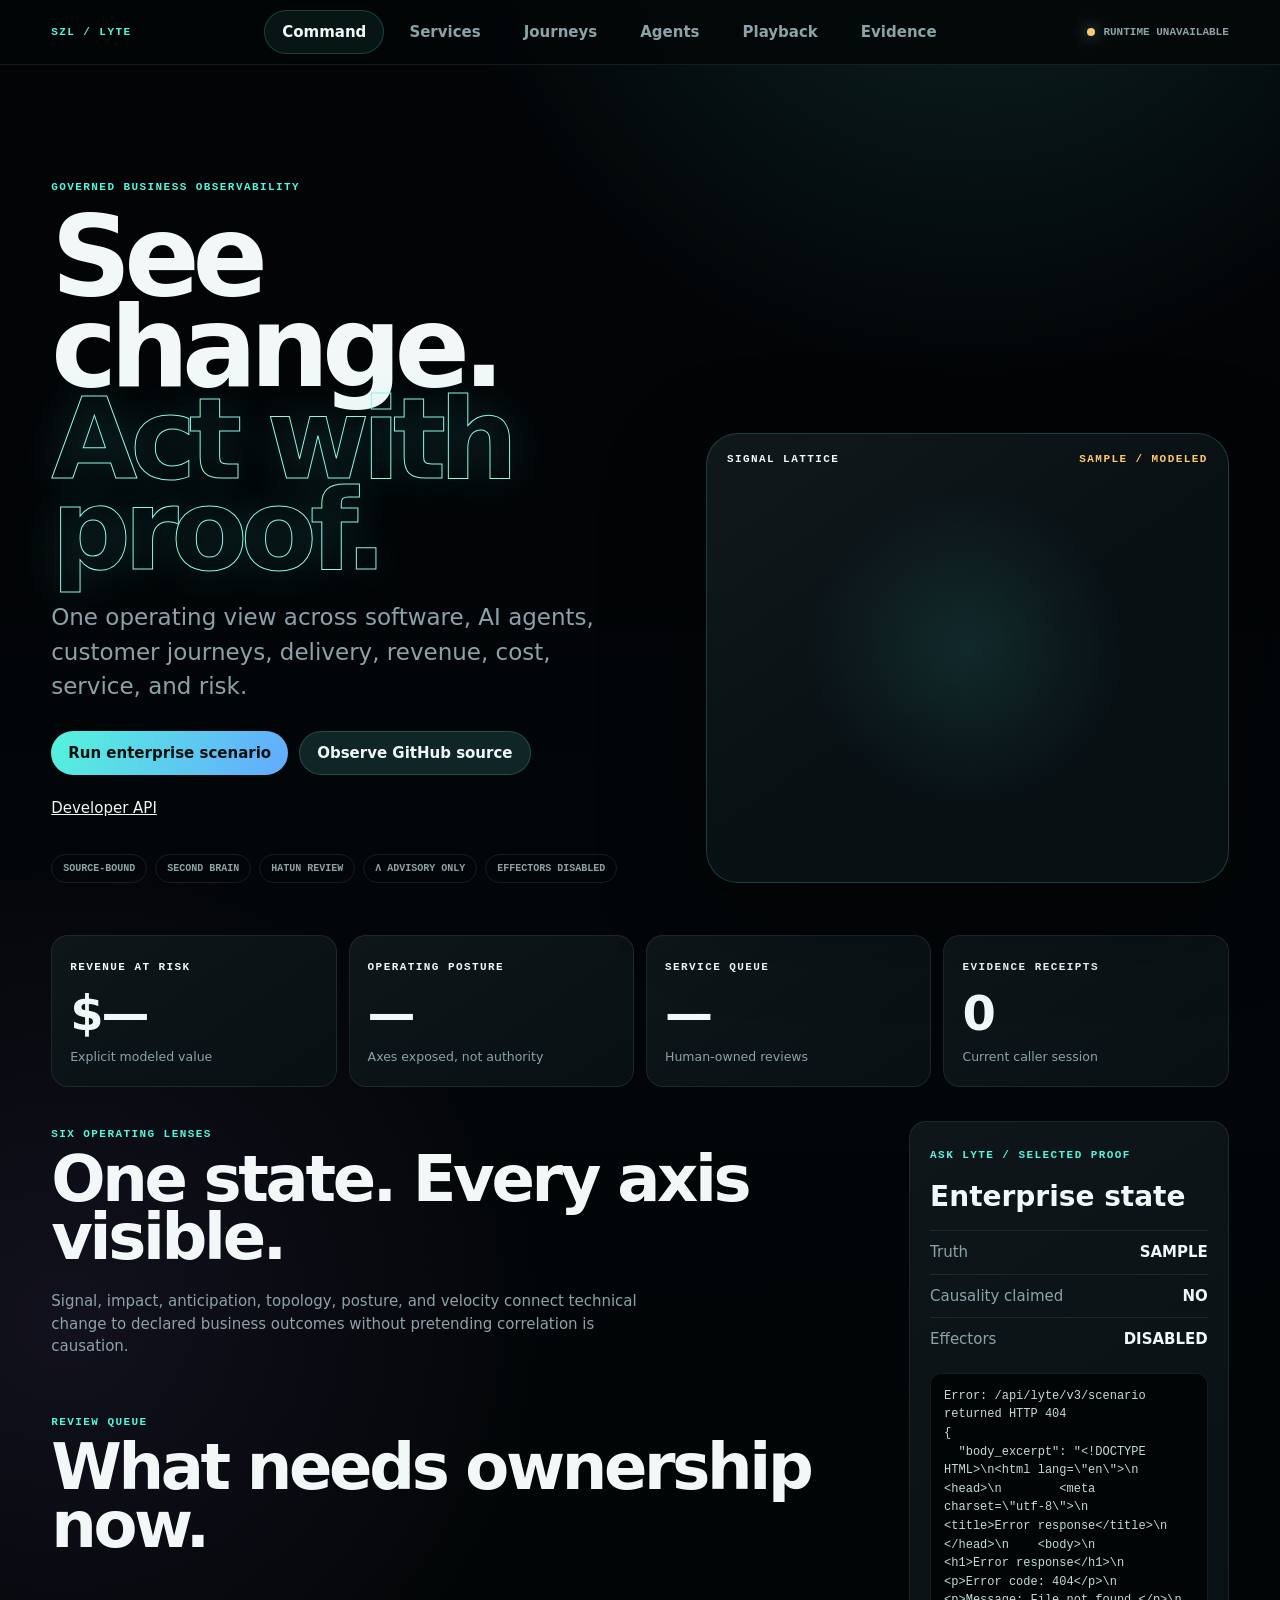
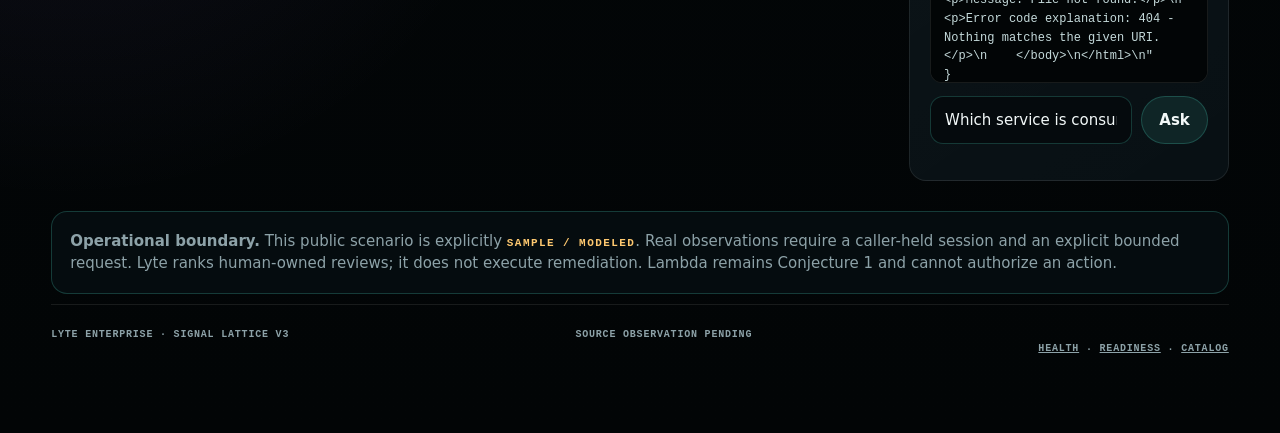
==== commit 71b56a8a: "fix(ui): restore enterprise boot and preserve sample truth labels Signed-off-by: Lutar, Stephen P. <" ====
--- a/space/index.html
+++ b/space/index.html
@@ -367,12 +367,26 @@
   }
   function renderAgents(data){
     const root=$("agents");root.replaceChildren();const item=data.analysis.agent_traces;
+    const truth=data.truth_label||"UNAVAILABLE";
     const cards=[
       ["Agent reliability",{"Trace count":item.trace_count,"Success rate":pct(item.success_rate),"p95 latency":clean(item.p95_latency_ms)+" ms","Tool calls":item.tool_calls}],
       ["Agent economics",{"Total cost":money(item.total_cost_usd),"Input tokens":item.total_input_tokens,"Output tokens":item.total_output_tokens,"Cost per trace":money(item.trace_count?item.total_cost_usd/item.trace_count:null)}],
       ["Safety posture",{"Privacy flags":item.privacy_flags,"Safety flags":item.safety_flags,"Prompt retained":item.prompt_content_recorded,"Response retained":item.response_content_recorded}]
     ];
-    cards.forEach(entry=>{const card=node("article","card");card.append(node("span","label","MEASURED"));card.append(node("h3","",entry[0]));const dl=node("dl");Object.entries(entry[1]).forEach(pair=>{dl.append(node("dt","",pair[0]));dl.append(node("dd","",clean(pair[1]))});card.append(dl);card.tabIndex=0;card.addEventListener("click",()=>select(entry[0],"MEASURED",entry[1]));root.append(card)})
+    cards.forEach(entry=>{
+      const card=node("article","card");
+      card.append(node("span","label",truth));
+      card.append(node("h3","",entry[0]));
+      const dl=node("dl");
+      Object.entries(entry[1]).forEach(pair=>{
+        dl.append(node("dt","",pair[0]));
+        dl.append(node("dd","",clean(pair[1])));
+      });
+      card.append(dl);
+      card.tabIndex=0;
+      card.addEventListener("click",()=>select(entry[0],truth,entry[1]));
+      root.append(card);
+    });
   }
   function renderPlayback(data,index=0){
     const root=$("timeline");root.replaceChildren();const selected=data.playback[index];
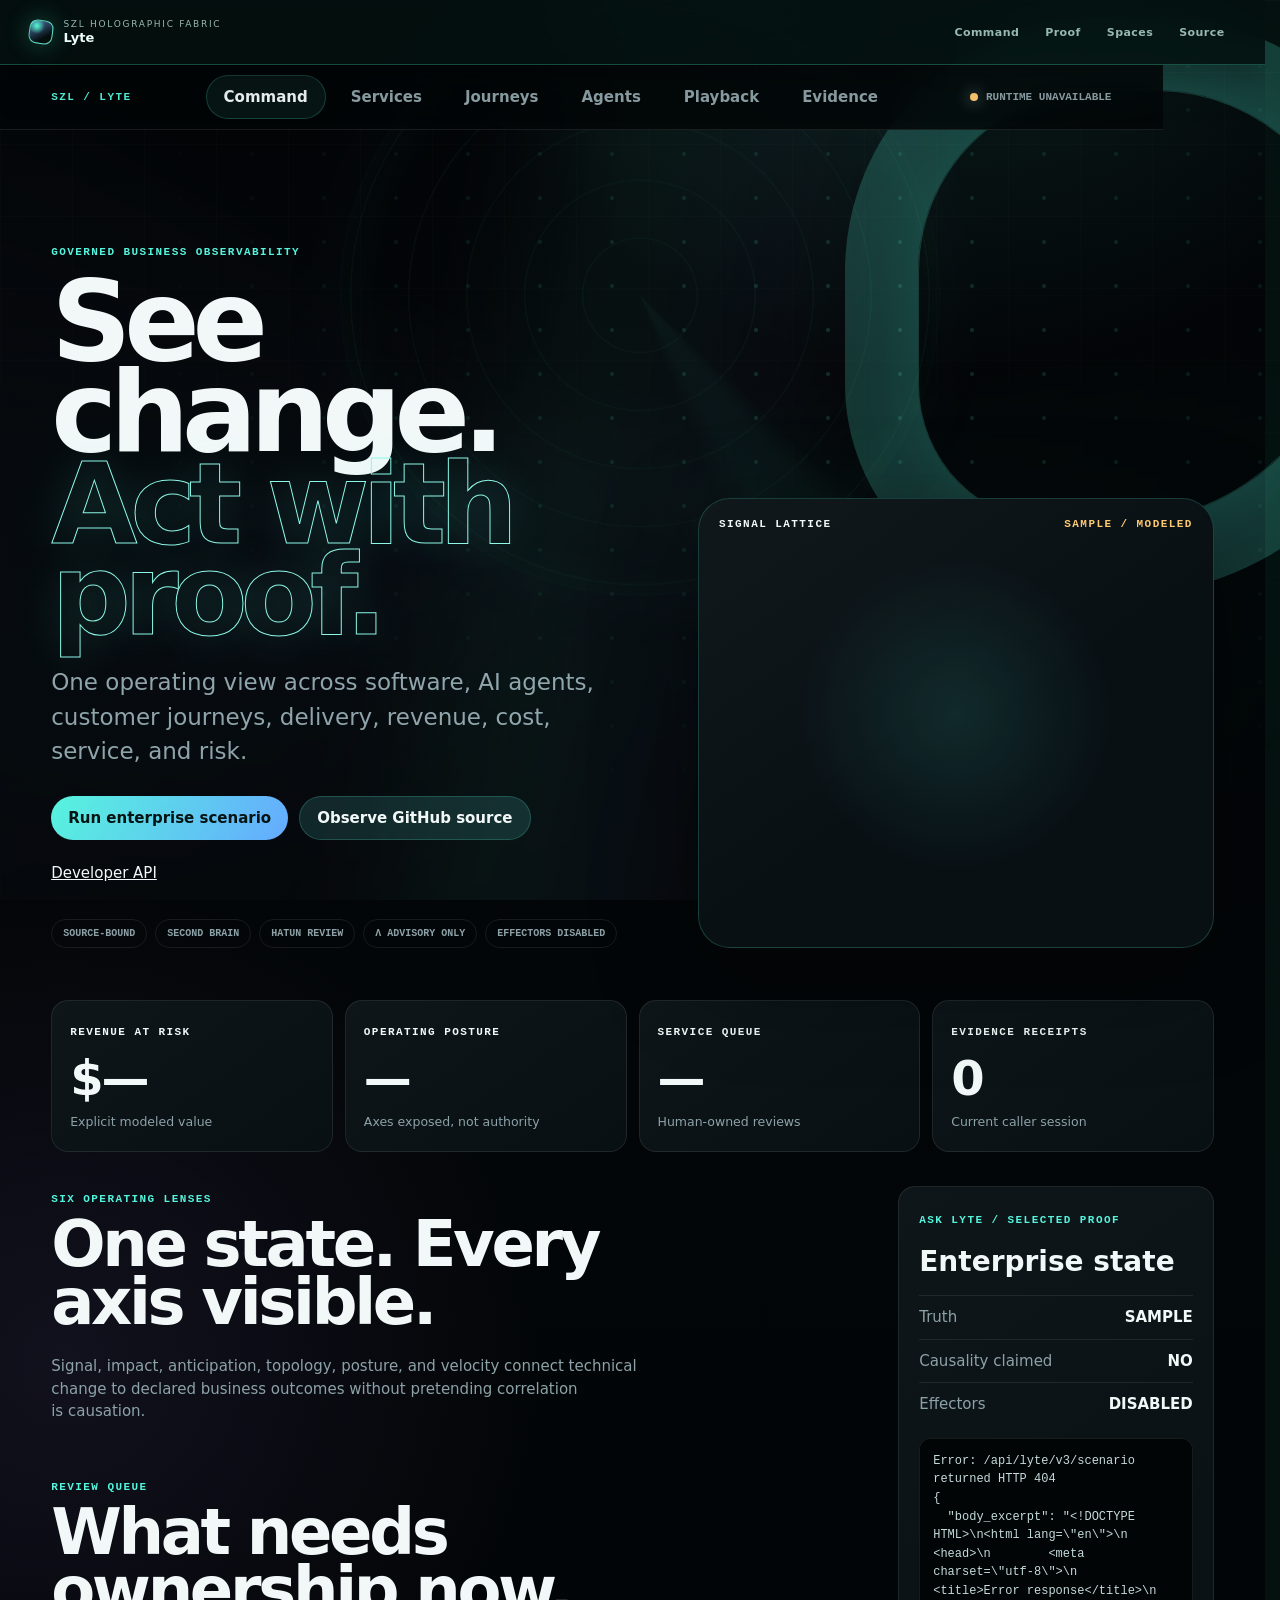
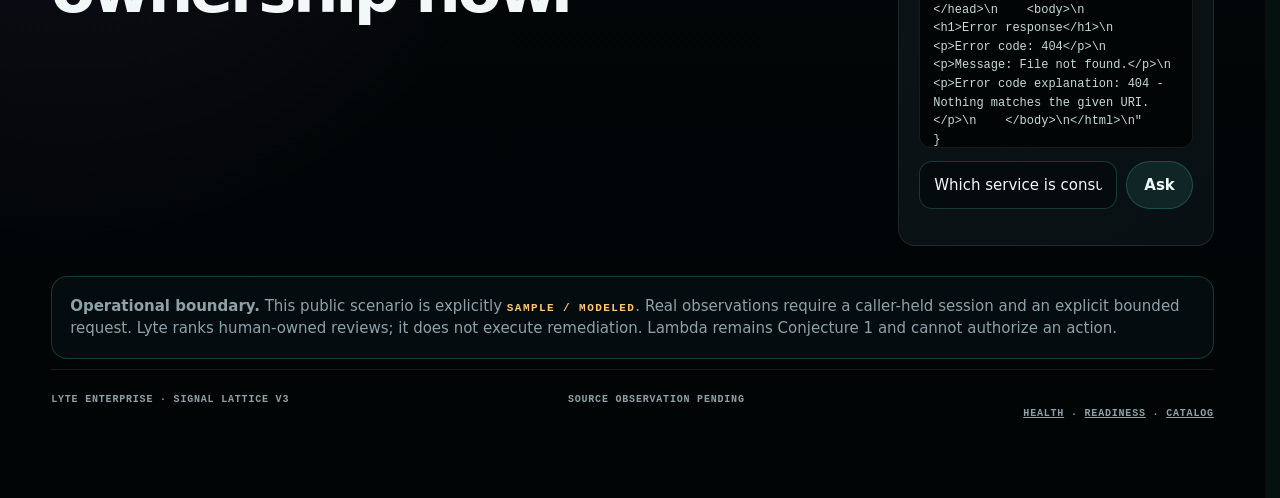
==== commit 13ace53e: "feat(frontend): apply SZL holographic fabric v2 (3/4) Signed-off-by: Stephen Lutar <stephenlutar2@gm" ====
--- a/space/index.html
+++ b/space/index.html
@@ -170,6 +170,8 @@
 @media(prefers-contrast:more){:root{--muted:#c6d5d7;--hair:rgb(255 255 255/.25);--line:var(--cyan)}}
 @media print{.ambient,.topbar,.hero-actions,.ask{display:none}.view{display:block!important}.drawer{max-height:none}.instrument{box-shadow:none}}
 </style>
+  <meta name="szl-space-slug" content="lyte" data-szl-space-holo-v2="true" />
+  <link rel="stylesheet" href="./szl-space-hologram.css" data-szl-space-holo-v2="style" />
 </head>
 <body>
 <a class="skip" href="#main">Skip to command</a>
@@ -431,5 +433,6 @@
   $("runScenario").addEventListener("click",runScenario);$("connectSource").addEventListener("click",observeSource);$("askButton").addEventListener("click",ask);$("question").addEventListener("keydown",event=>{if(event.key==="Enter")ask()});$("scrubber").addEventListener("input",event=>{if(state.scenario)renderPlayback(state.scenario,Number(event.target.value))});boot()
 })();
 </script>
+  <script src="./szl-space-hologram.js" defer data-szl-space-holo-v2="script"></script>
 </body>
 </html>
--- a/space/szl-space-hologram.css
+++ b/space/szl-space-hologram.css
@@ -0,0 +1,504 @@
+/*
+ * SZL Holographic Space Fabric v2
+ * Shared accessibility and navigation mechanics; deterministic visual identity
+ * per Space. Original local-only implementation. SPDX-License-Identifier: Apache-2.0
+ */
+:root {
+  --szl-space-bg: #05090f;
+  --szl-space-surface: #0d1722;
+  --szl-space-fg: #f3f8ff;
+  --szl-space-muted: #9eb0c2;
+  --szl-space-accent: #55ebd1;
+  --szl-space-accent-2: #6f8cff;
+  --szl-space-x: 52vw;
+  --szl-space-y: 30vh;
+  --szl-space-nx: 0;
+  --szl-space-ny: 0;
+  --szl-space-line: color-mix(in srgb, var(--szl-space-accent) 17%, transparent);
+  --szl-space-glow: color-mix(in srgb, var(--szl-space-accent) 16%, transparent);
+  --szl-space-glow-2: color-mix(in srgb, var(--szl-space-accent-2) 14%, transparent);
+  color-scheme: dark;
+}
+
+html[data-szl-space-holo-v2="true"] {
+  min-height: 100%;
+  background: var(--szl-space-bg);
+  accent-color: var(--szl-space-accent);
+  scroll-behavior: smooth;
+}
+html[data-szl-space-holo-v2="true"] body { min-height: 100%; isolation: isolate; }
+
+#szl-space-holo-v2-ambient {
+  position: fixed;
+  inset: 0;
+  z-index: 0;
+  overflow: hidden;
+  pointer-events: none;
+  contain: strict;
+  opacity: .7;
+  mix-blend-mode: screen;
+}
+#szl-space-holo-v2-ambient > span {
+  position: absolute;
+  display: block;
+  pointer-events: none;
+  will-change: transform, opacity;
+}
+.szl-space-field {
+  inset: -24%;
+  background-image:
+    linear-gradient(var(--szl-space-line) 1px, transparent 1px),
+    linear-gradient(90deg, var(--szl-space-line) 1px, transparent 1px);
+  background-size: 60px 60px;
+  mask-image: radial-gradient(ellipse at var(--szl-space-x) var(--szl-space-y), #000 0 13%, transparent 64%);
+  transform: perspective(760px) rotateX(63deg) translate3d(calc(var(--szl-space-nx) * -12px), calc(34% + var(--szl-space-ny) * -8px), -90px);
+  opacity: .68;
+}
+.szl-space-orbit {
+  top: calc(var(--szl-space-y) - min(31vw, 300px));
+  left: calc(var(--szl-space-x) - min(31vw, 300px));
+  width: min(62vw, 600px);
+  aspect-ratio: 1;
+  border: 1px solid var(--szl-space-line);
+  border-radius: 50%;
+  background:
+    repeating-radial-gradient(circle, transparent 0 56px, var(--szl-space-line) 57px 58px),
+    conic-gradient(from 215deg, transparent 0 77%, var(--szl-space-glow) 79% 82%, transparent 85%);
+  box-shadow: inset 0 0 70px var(--szl-space-glow), 0 0 85px var(--szl-space-glow-2);
+  transform: translate3d(calc(var(--szl-space-nx) * 18px), calc(var(--szl-space-ny) * 14px), 0);
+  opacity: .5;
+  animation: szl-space-orbit 44s linear infinite;
+}
+.szl-space-beam {
+  top: -22%;
+  left: calc(var(--szl-space-x) - 17vw);
+  width: 34vw;
+  height: 150%;
+  background: linear-gradient(90deg, transparent, var(--szl-space-glow), var(--szl-space-glow-2), transparent);
+  filter: blur(30px);
+  transform: translateX(calc(var(--szl-space-nx) * 26px)) rotate(12deg);
+  opacity: .42;
+}
+.szl-space-scan {
+  inset: 0;
+  background: repeating-linear-gradient(180deg, transparent 0 6px, color-mix(in srgb, var(--szl-space-fg) 2%, transparent) 7px 8px);
+  mask-image: linear-gradient(transparent 0 8%, #000 22% 82%, transparent 96%);
+  opacity: .22;
+  animation: szl-space-scan 15s linear infinite;
+}
+.szl-space-nodes {
+  inset: 0;
+  background-image: radial-gradient(circle, var(--szl-space-accent) 0 1.5px, transparent 2.5px);
+  background-size: 118px 78px;
+  mask-image: radial-gradient(ellipse at 66% 38%, #000, transparent 65%);
+  opacity: .18;
+}
+
+/* Curated motifs: each family changes geometry, not merely color. */
+html[data-szl-space-motif="command-grid"] .szl-space-field { background-size: 48px 48px; }
+html[data-szl-space-motif="signal-aurora"] .szl-space-field { background: conic-gradient(from 75deg, transparent, var(--szl-space-glow), transparent 28%, var(--szl-space-glow-2), transparent 64%); filter: blur(35px); transform: scale(1.25); animation: szl-space-aurora 24s ease-in-out infinite alternate; }
+html[data-szl-space-motif="signal-aurora"] .szl-space-nodes { background-size: 72px 44px; opacity: .24; }
+html[data-szl-space-motif="bathymetric-radar"] .szl-space-orbit { width: min(76vw, 760px); background: repeating-radial-gradient(circle, transparent 0 48px, var(--szl-space-line) 49px 50px), conic-gradient(from 0deg, var(--szl-space-glow), transparent 11% 89%, var(--szl-space-glow)); animation-duration: 19s; }
+html[data-szl-space-motif="bathymetric-radar"] .szl-space-field { background: repeating-radial-gradient(ellipse at 22% 78%, transparent 0 30px, var(--szl-space-line) 31px 32px); transform: rotate(-8deg) scale(1.28); }
+html[data-szl-space-motif="parcel-topography"] .szl-space-field { background: repeating-radial-gradient(ellipse at 20% 56%, transparent 0 34px, var(--szl-space-line) 35px 36px), repeating-radial-gradient(ellipse at 82% 34%, transparent 0 51px, var(--szl-space-glow-2) 52px 53px); transform: rotate(-7deg) scale(1.18); }
+html[data-szl-space-motif="threat-lattice"] .szl-space-field { background: linear-gradient(31deg, transparent 48%, var(--szl-space-line) 49% 50%, transparent 51%), linear-gradient(149deg, transparent 48%, var(--szl-space-glow-2) 49% 50%, transparent 51%); background-size: 82px 82px; transform: skewX(-7deg) scale(1.12); }
+html[data-szl-space-motif="threat-lattice"] .szl-space-orbit { border-radius: 0; clip-path: polygon(50% 0, 94% 25%, 94% 75%, 50% 100%, 6% 75%, 6% 25%); }
+html[data-szl-space-motif="case-lines"] .szl-space-field { background: repeating-linear-gradient(0deg, transparent 0 51px, var(--szl-space-line) 52px 53px), repeating-linear-gradient(90deg, transparent 0 219px, var(--szl-space-glow-2) 220px 221px); transform: rotate(-2deg); }
+html[data-szl-space-motif="editorial-orbit"] .szl-space-orbit { transform: rotate(12deg) scaleY(.54); width: min(76vw, 760px); }
+html[data-szl-space-motif="editorial-orbit"] .szl-space-field { background: linear-gradient(115deg, transparent 37%, var(--szl-space-line) 38% 40%, transparent 41% 61%, var(--szl-space-glow-2) 62% 64%, transparent 65%); transform: none; }
+html[data-szl-space-motif="graph-mesh"] .szl-space-field { background: radial-gradient(circle, var(--szl-space-accent) 0 2px, transparent 3px), linear-gradient(30deg, transparent 49%, var(--szl-space-line) 50%, transparent 51%), linear-gradient(150deg, transparent 49%, var(--szl-space-line) 50%, transparent 51%); background-size: 94px 94px; transform: none; }
+html[data-szl-space-motif="build-circuit"] .szl-space-field { background: radial-gradient(circle, var(--szl-space-accent) 0 2px, transparent 3px), linear-gradient(90deg, var(--szl-space-line) 1px, transparent 1px), linear-gradient(var(--szl-space-line) 1px, transparent 1px); background-size: 70px 70px; clip-path: polygon(0 8%, 76% 8%, 76% 28%, 100% 28%, 100% 92%, 22% 92%, 22% 69%, 0 69%); transform: none; }
+html[data-szl-space-motif="recursive-weave"] .szl-space-field { background: repeating-conic-gradient(from 0deg, var(--szl-space-line) 0 1deg, transparent 1deg 13deg); mask-image: repeating-radial-gradient(circle, #000 0 1px, transparent 2px 54px); transform: scale(1.18); animation: szl-space-ring 46s linear infinite; }
+html[data-szl-space-motif="agent-swarm"] .szl-space-field { background-image: radial-gradient(circle, var(--szl-space-accent) 0 2px, transparent 3px), radial-gradient(circle, var(--szl-space-accent-2) 0 1px, transparent 2px); background-position: 0 0, 31px 27px; background-size: 72px 68px, 89px 83px; transform: none; animation: szl-space-swarm 26s ease-in-out infinite alternate; }
+html[data-szl-space-motif="cell-membrane"] .szl-space-field { background: repeating-radial-gradient(ellipse at 48% 46%, transparent 0 42px, var(--szl-space-line) 43px 44px); transform: rotate(16deg) scale(1.24); }
+html[data-szl-space-motif="checksum-ledger"] .szl-space-field { background: repeating-linear-gradient(0deg, transparent 0 31px, var(--szl-space-line) 32px 33px), repeating-linear-gradient(90deg, transparent 0 167px, var(--szl-space-glow-2) 168px 169px); transform: none; }
+
+/* Shared shell uses Shadow DOM, so this only styles ambient and opt-in primitives. */
+.szl-space-panel {
+  border: 1px solid var(--szl-space-line);
+  border-radius: 18px;
+  background: color-mix(in srgb, var(--szl-space-surface) 86%, transparent);
+  box-shadow: 0 22px 74px rgb(0 0 0 / .34), inset 0 1px 0 color-mix(in srgb, var(--szl-space-fg) 6%, transparent);
+  backdrop-filter: blur(16px) saturate(125%);
+}
+.szl-space-kicker { color: var(--szl-space-accent); font-size: .72rem; font-weight: 760; letter-spacing: .18em; text-transform: uppercase; }
+.szl-space-gradient-text { color: var(--szl-space-fg); background: linear-gradient(110deg, var(--szl-space-fg), var(--szl-space-accent) 58%, var(--szl-space-accent-2)); background-clip: text; -webkit-background-clip: text; -webkit-text-fill-color: transparent; }
+.szl-space-skip-link { position: fixed; top: 8px; left: 8px; z-index: 2147483647; padding: 10px 14px; border: 2px solid var(--szl-space-accent); border-radius: 9px; color: var(--szl-space-bg); background: var(--szl-space-accent); font: 700 14px/1.2 system-ui, sans-serif; text-decoration: none; transform: translateY(-160%); transition: transform .15s ease; }
+.szl-space-skip-link:focus { transform: translateY(0); }
+html[data-szl-space-holo-v2="true"] :where(a, button, input, textarea, select, summary, [tabindex]):focus-visible { outline: 3px solid var(--szl-space-accent) !important; outline-offset: 4px !important; }
+html[data-szl-space-power="low"] .szl-space-scan, html[data-szl-space-power="low"] .szl-space-beam { display: none; }
+html[data-szl-space-power="low"] .szl-space-orbit { animation: none; opacity: .28; }
+html[data-szl-space-state="paused"] #szl-space-holo-v2-ambient > span { animation-play-state: paused !important; }
+
+@keyframes szl-space-orbit { to { rotate: 360deg; } }
+@keyframes szl-space-scan { from { transform: translateY(-7%); } to { transform: translateY(7%); } }
+@keyframes szl-space-aurora { from { transform: translate3d(-4%, -3%, 0) rotate(-7deg) scale(1.18); } to { transform: translate3d(6%, 5%, 0) rotate(10deg) scale(1.28); } }
+@keyframes szl-space-ring { to { rotate: -360deg; } }
+@keyframes szl-space-swarm { from { transform: translate3d(-1.5%, -1%, 0); } to { transform: translate3d(1.5%, 1%, 0) scale(1.04); } }
+
+@media (max-width: 700px) {
+  #szl-space-holo-v2-ambient { opacity: .5; }
+  .szl-space-field { background-size: 43px 43px; }
+  .szl-space-orbit { width: 96vw; left: 18vw; top: 7vh; }
+}
+@media (hover: none), (pointer: coarse) {
+  .szl-space-field, .szl-space-orbit, .szl-space-beam { transform: none; }
+}
+@media (prefers-reduced-motion: reduce) {
+  html[data-szl-space-holo-v2="true"] { scroll-behavior: auto; }
+  #szl-space-holo-v2-ambient > span, .szl-space-skip-link { animation: none !important; transition: none !important; transform: none !important; }
+  .szl-space-scan { display: none; }
+}
+@media (prefers-contrast: more) {
+  #szl-space-holo-v2-ambient { opacity: .28; }
+  .szl-space-panel { border-width: 2px; background: var(--szl-space-surface); backdrop-filter: none; }
+}
+@media (forced-colors: active) {
+  #szl-space-holo-v2-ambient { display: none !important; }
+  .szl-space-panel { border: 1px solid CanvasText; background: Canvas; box-shadow: none; }
+  .szl-space-gradient-text { color: CanvasText; background: none; -webkit-text-fill-color: currentColor; }
+}
+@media print {
+  szl-space-ecosystem-bar, #szl-space-holo-v2-ambient, .szl-space-skip-link { display: none !important; }
+  html[data-szl-space-holo-v2="true"], html[data-szl-space-holo-v2="true"] body { color: #000 !important; background: #fff !important; }
+}
+
+/*
+ * SZL Public Experience v3.1
+ * Responsive, zoom-safe, theatre-scale adaptation for every Holographic Space.
+ * Additive only: product-owned layout and information architecture remain authoritative.
+ * SPDX-License-Identifier: Apache-2.0
+ */
+:root {
+  --szl-public-experience-version: 3.1;
+  --szl-touch-target: 44px;
+  --szl-touch-target-coarse: 48px;
+  --szl-readable-measure: 72ch;
+  --szl-viewport-height: 100vh;
+  --szl-effective-inline-size: 100vw;
+  --szl-theatre-gutter: clamp(16px, 3vw, 72px);
+  --szl-fluid-gap: clamp(10px, 1.5vw, 24px);
+  --szl-fluid-radius: clamp(12px, 1vw, 20px);
+}
+
+@supports (height: 100dvh) {
+  :root { --szl-viewport-height: 100dvh; }
+}
+
+html[data-szl-space-holo-v2="true"] {
+  inline-size: 100%;
+  max-inline-size: 100%;
+  overflow-x: clip;
+  -webkit-text-size-adjust: 100%;
+  text-size-adjust: 100%;
+  scrollbar-gutter: stable;
+}
+
+html[data-szl-space-holo-v2="true"] body {
+  min-inline-size: 0;
+  max-inline-size: 100%;
+  min-block-size: var(--szl-viewport-height);
+  overflow-x: clip;
+  overflow-wrap: break-word;
+}
+
+html[data-szl-space-holo-v2="true"] :where(
+  main, header, footer, nav, section, article, aside,
+  form, fieldset, figure, div, ul, ol, li,
+  #root, .app, .main, .container, .wrapper,
+  .gradio-container, [data-testid="stApp"], [data-testid="stAppViewContainer"],
+  [data-testid="stMain"], [data-testid="stMainBlockContainer"]
+) {
+  min-inline-size: 0;
+  max-inline-size: 100%;
+}
+
+html[data-szl-space-holo-v2="true"] :where(
+  h1, h2, h3, h4, h5, h6, p, li, dd, dt,
+  a, button, label, legend, figcaption, blockquote
+) {
+  overflow-wrap: anywhere;
+}
+
+html[data-szl-space-holo-v2="true"] :where(h1, h2, h3) {
+  text-wrap: balance;
+}
+
+html[data-szl-space-holo-v2="true"] :where(p, li, dd, figcaption, blockquote) {
+  text-wrap: pretty;
+}
+
+html[data-szl-space-holo-v2="true"] :where(img, svg, video, picture) {
+  max-inline-size: 100%;
+  block-size: auto;
+}
+
+html[data-szl-space-holo-v2="true"] :where(canvas, iframe, object, embed) {
+  max-inline-size: 100%;
+}
+
+html[data-szl-space-holo-v2="true"] iframe {
+  inline-size: 100%;
+  border: 0;
+}
+
+html[data-szl-space-holo-v2="true"] :where(input, textarea, select, button) {
+  max-inline-size: 100%;
+}
+
+html[data-szl-space-holo-v2="true"] :where(pre, [data-code-block], .code-block) {
+  max-inline-size: 100%;
+  overflow: auto;
+  overscroll-behavior-inline: contain;
+  -webkit-overflow-scrolling: touch;
+}
+
+html[data-szl-space-holo-v2="true"] pre code {
+  overflow-wrap: normal;
+  word-break: normal;
+  white-space: pre;
+}
+
+html[data-szl-space-holo-v2="true"] table {
+  max-inline-size: 100%;
+}
+
+html[data-szl-space-holo-v2="true"] :where(dialog, [role="dialog"], [aria-modal="true"]) {
+  max-inline-size: min(92vw, 920px);
+  max-block-size: min(92vh, 92dvh);
+  overflow: auto;
+  overscroll-behavior: contain;
+}
+
+html[data-szl-space-holo-v2="true"] :where(.szl-space-panel, [data-szl-panel]) {
+  min-inline-size: 0;
+  max-inline-size: 100%;
+  border-radius: var(--szl-fluid-radius);
+}
+
+/* Shared navigation remains source-visible, compact, and nonblocking. */
+szl-space-ecosystem-bar {
+  display: block;
+  inline-size: 100%;
+  max-inline-size: 100%;
+  position: relative;
+  z-index: 2147483000;
+}
+
+/* CSS zoom used by browser audits can otherwise leave fixed chrome at four times
+   the visual viewport. The runtime controller records the effective layout width. */
+html[data-szl-space-holo-v2="true"][data-szl-zoom-tier="high"] body,
+html[data-szl-space-holo-v2="true"][data-szl-zoom-tier="extreme"] body {
+  inline-size: var(--szl-effective-inline-size);
+  max-inline-size: var(--szl-effective-inline-size);
+}
+
+html[data-szl-space-holo-v2="true"][data-szl-zoom-tier="high"] :where(
+  .szl-flow-rail, .szl-holo-rail, [data-szl-floating-chrome]
+),
+html[data-szl-space-holo-v2="true"][data-szl-zoom-tier="extreme"] :where(
+  .szl-flow-rail, .szl-holo-rail, [data-szl-floating-chrome]
+) {
+  position: relative !important;
+  inset: auto !important;
+  inline-size: auto !important;
+  max-inline-size: 100% !important;
+  margin: 8px !important;
+  transform: none !important;
+}
+
+/* Phone: one readable column, compact ambience, no hidden horizontal content. */
+@media (max-width: 479px) {
+  :root {
+    --szl-theatre-gutter: max(12px, env(safe-area-inset-left, 0px));
+    --szl-fluid-gap: 10px;
+  }
+
+  html[data-szl-space-holo-v2="true"] body {
+    font-size: max(15px, 1rem);
+  }
+
+  html[data-szl-space-holo-v2="true"] :where(input, textarea, select) {
+    font-size: max(16px, 1em);
+  }
+
+  html[data-szl-space-holo-v2="true"] :where(table) {
+    display: block;
+    inline-size: 100%;
+    max-inline-size: 100%;
+    overflow-x: auto;
+    overscroll-behavior-inline: contain;
+    -webkit-overflow-scrolling: touch;
+  }
+
+  html[data-szl-space-holo-v2="true"] :where(
+    [data-szl-responsive-grid], .grid, [class*="grid-cols"]
+  ) {
+    grid-template-columns: minmax(0, 1fr);
+  }
+
+  #szl-space-holo-v2-ambient {
+    opacity: .34;
+  }
+
+  #szl-space-holo-v2-ambient .szl-space-scan,
+  #szl-space-holo-v2-ambient .szl-space-beam {
+    display: none;
+  }
+
+  .szl-space-orbit {
+    inline-size: min(118vw, 560px);
+    inset-inline-start: 18vw;
+  }
+}
+
+/* Large phones and compact landscape. */
+@media (min-width: 480px) and (max-width: 767px) {
+  html[data-szl-space-holo-v2="true"] :where(table) {
+    display: block;
+    max-inline-size: 100%;
+    overflow-x: auto;
+    overscroll-behavior-inline: contain;
+  }
+
+  #szl-space-holo-v2-ambient { opacity: .44; }
+}
+
+/* Tablet: preserve product structure while preventing cramped split panes. */
+@media (min-width: 768px) and (max-width: 1023px) {
+  :root {
+    --szl-theatre-gutter: clamp(20px, 3vw, 36px);
+    --szl-fluid-gap: clamp(12px, 2vw, 20px);
+  }
+
+  html[data-szl-space-holo-v2="true"] :where([data-szl-responsive-grid]) {
+    grid-template-columns: repeat(2, minmax(0, 1fr));
+  }
+}
+
+/* Desktop: full product density, bounded reading lines. */
+@media (min-width: 1024px) and (max-width: 1439px) {
+  :root { --szl-theatre-gutter: clamp(24px, 3vw, 48px); }
+}
+
+@media (min-width: 1440px) {
+  :root {
+    --szl-theatre-gutter: clamp(36px, 4vw, 80px);
+    --szl-fluid-gap: clamp(16px, 1.25vw, 28px);
+  }
+
+  #szl-space-holo-v2-ambient { opacity: .74; }
+}
+
+/* Theatre and ultrawide: increase spatial field, not text-line length. */
+@media (min-width: 1920px) {
+  :root {
+    --szl-theatre-gutter: clamp(56px, 5vw, 128px);
+    --szl-fluid-gap: clamp(20px, 1.35vw, 36px);
+    --szl-fluid-radius: 20px;
+  }
+
+  html[data-szl-space-holo-v2="true"] :where(
+    p, li, dd, blockquote, figcaption
+  ) {
+    max-inline-size: var(--szl-readable-measure);
+  }
+
+  #szl-space-holo-v2-ambient {
+    opacity: .82;
+    transform: scale(1.035);
+    transform-origin: center;
+  }
+
+  .szl-space-orbit {
+    inline-size: min(54vw, 1040px);
+  }
+}
+
+@media (min-width: 2560px) {
+  :root {
+    --szl-theatre-gutter: clamp(88px, 6vw, 180px);
+    --szl-fluid-gap: 36px;
+  }
+
+  #szl-space-holo-v2-ambient {
+    transform: scale(1.08);
+  }
+}
+
+/* Coarse pointers and touch must not depend on hover or tiny hit areas. */
+@media (hover: none), (pointer: coarse) {
+  html[data-szl-space-holo-v2="true"] :where(
+    a[href], button, input:not([type="hidden"]), select, textarea,
+    summary, [role="button"], [tabindex]:not([tabindex="-1"])
+  ) {
+    min-block-size: var(--szl-touch-target-coarse);
+    touch-action: manipulation;
+  }
+
+  html[data-szl-space-holo-v2="true"] :where(
+    button, input[type="button"], input[type="submit"], input[type="reset"],
+    summary, [role="button"]
+  ) {
+    min-inline-size: var(--szl-touch-target-coarse);
+  }
+}
+
+/* Zoom/reflow support: no fixed-width content island may force the page wider. */
+@media (max-width: 640px) {
+  html[data-szl-space-holo-v2="true"] :where(
+    [style*="width:"], [style*="min-width:"]
+  ) {
+    max-inline-size: 100%;
+  }
+}
+
+@media (prefers-reduced-motion: reduce) {
+  html[data-szl-space-holo-v2="true"] {
+    scroll-behavior: auto;
+  }
+
+  html[data-szl-space-holo-v2="true"] *,
+  html[data-szl-space-holo-v2="true"] *::before,
+  html[data-szl-space-holo-v2="true"] *::after {
+    scroll-behavior: auto !important;
+  }
+
+  #szl-space-holo-v2-ambient {
+    opacity: .22;
+  }
+}
+
+@media (prefers-contrast: more) {
+  html[data-szl-space-holo-v2="true"] {
+    --szl-space-line: color-mix(in srgb, var(--szl-space-fg) 56%, transparent);
+  }
+}
+
+@media (forced-colors: active) {
+  html[data-szl-space-holo-v2="true"] {
+    scrollbar-color: CanvasText Canvas;
+  }
+
+  html[data-szl-space-holo-v2="true"] :where(
+    a, button, input, textarea, select, summary
+  ) {
+    forced-color-adjust: auto;
+  }
+}
+
+@media print {
+  html[data-szl-space-holo-v2="true"] {
+    overflow: visible;
+  }
+
+  html[data-szl-space-holo-v2="true"] body {
+    min-block-size: auto;
+    overflow: visible;
+  }
+
+  html[data-szl-space-holo-v2="true"] :where(pre, table) {
+    overflow: visible;
+    white-space: pre-wrap;
+  }
+}
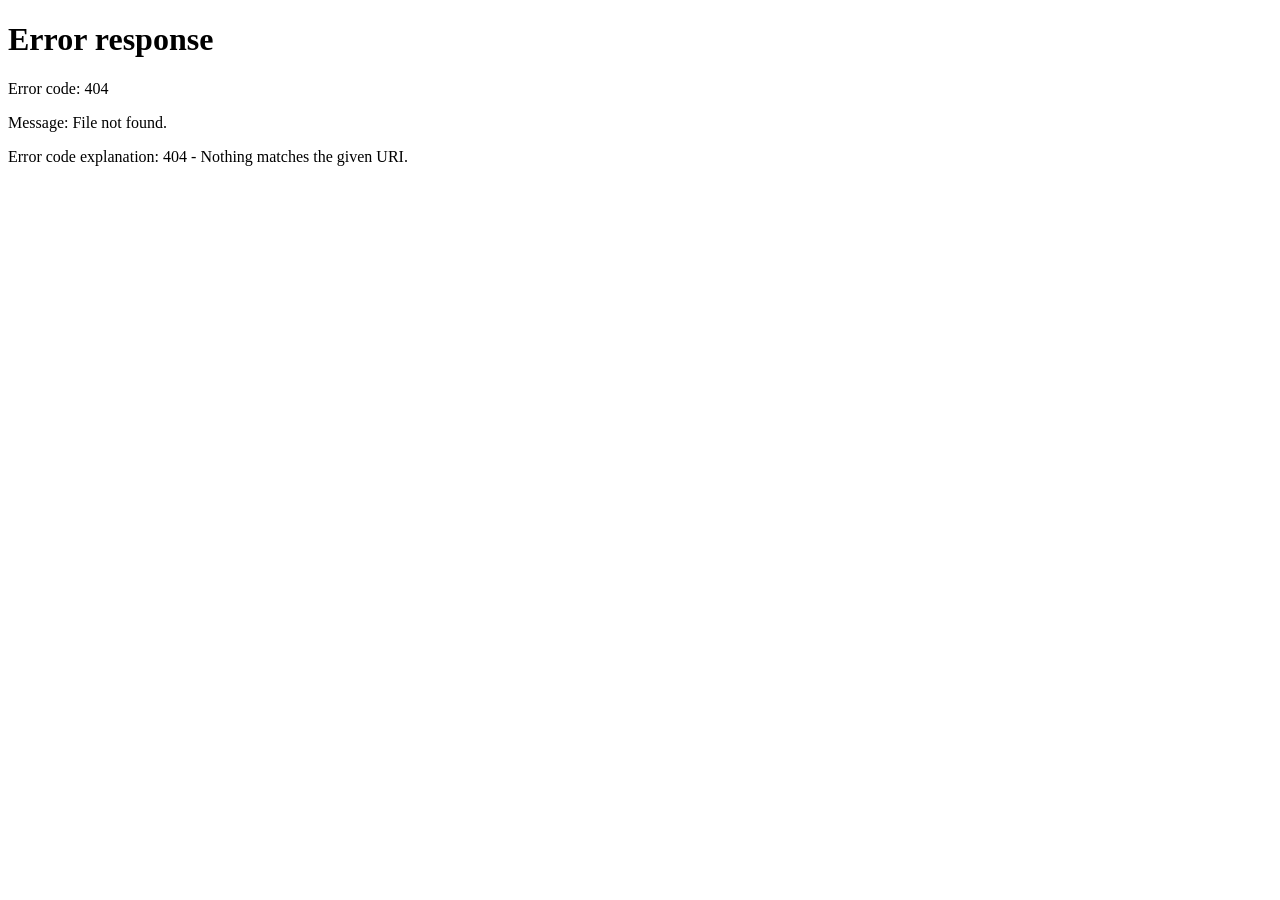
==== commit d98e23d5: "feat(lyte): ship Enterprise Signal Lattice v4 Operationalize the canonical Lyte enterprise runtime, " ====
--- a/space/index.html
+++ b/space/index.html
@@ -1,438 +1,18 @@
 <!doctype html>
-<html lang="en" data-lyte="signal-lattice-v3">
+<html lang="en">
 <head>
-<meta charset="utf-8">
-<meta name="viewport" content="width=device-width,initial-scale=1,viewport-fit=cover">
-<meta name="color-scheme" content="dark">
-<title>Lyte Enterprise · Signal Lattice</title>
-<style>
-:root{
-  color-scheme:dark;
-  --bg:#030608;
-  --panel:#081014;
-  --panel2:#0d181d;
-  --ink:#f2f8f8;
-  --muted:#8da2a8;
-  --cyan:#55f4dc;
-  --blue:#63a9ff;
-  --violet:#aa83ff;
-  --lime:#bdf86f;
-  --warn:#ffc970;
-  --danger:#ff768f;
-  --line:color-mix(in srgb,var(--cyan) 20%,transparent);
-  --hair:rgb(255 255 255/.085);
-  --touch:44px;
-  --shadow:0 30px 100px rgb(0 0 0/.38);
-  --mono:ui-monospace,"Cascadia Code","SFMono-Regular",Consolas,monospace;
-  --sans:Inter,"Segoe UI",system-ui,sans-serif;
-}
-*{box-sizing:border-box;min-inline-size:0}
-html{overflow-x:clip;background:var(--bg);scroll-padding-top:84px}
-body{
-  margin:0;min-height:100svh;overflow-x:clip;color:var(--ink);
-  font:15px/1.5 var(--sans);
-  background:
-    radial-gradient(circle at 76% -8%,rgb(85 244 220/.14),transparent 34rem),
-    radial-gradient(circle at 5% 65%,rgb(170 131 255/.09),transparent 30rem),
-    linear-gradient(180deg,#020406,var(--bg) 46%,#020506);
-}
-button,input,a{font:inherit}
-a{color:inherit;min-height:var(--touch);display:inline-flex;align-items:center}
-button{
-  min-height:var(--touch);border:1px solid var(--line);border-radius:999px;
-  padding:0 17px;background:color-mix(in srgb,var(--cyan) 9%,var(--panel));
-  color:var(--ink);font-weight:750;cursor:pointer
-}
-button:hover{background:color-mix(in srgb,var(--cyan) 16%,var(--panel))}
-button[disabled]{opacity:.52;cursor:wait}
-input{
-  width:100%;min-height:48px;border:1px solid var(--line);border-radius:13px;
-  background:#050a0d;color:var(--ink);padding:0 14px
-}
-:focus-visible{outline:3px solid var(--lime);outline-offset:3px}
-.skip{position:fixed;left:12px;top:-80px;z-index:30;background:#fff;color:#000;padding:10px 14px}
-.skip:focus{top:12px}
-.ambient{position:fixed;inset:0;pointer-events:none;z-index:-1;overflow:hidden}
-.ambient::before{
-  content:"";position:absolute;inset:0;opacity:.27;
-  background-image:linear-gradient(var(--hair) 1px,transparent 1px),linear-gradient(90deg,var(--hair) 1px,transparent 1px);
-  background-size:72px 72px;mask-image:linear-gradient(to bottom,black,transparent 82%)
-}
-.ambient::after{
-  content:"";position:absolute;width:48vmin;aspect-ratio:1;border:1px solid var(--line);
-  border-radius:48% 52% 63% 37%;right:-8vmin;top:10vh;
-  box-shadow:0 0 0 8vmin transparent,0 0 0 calc(8vmin + 1px) var(--line),0 0 70px rgb(85 244 220/.12);
-  animation:drift 18s ease-in-out infinite alternate
-}
-@keyframes drift{to{transform:translate3d(-22px,30px,0) rotate(11deg)}}
-.shell{width:min(1440px,100%);margin:auto;padding:0 clamp(16px,4vw,60px) max(40px,env(safe-area-inset-bottom))}
-.topbar{
-  position:sticky;top:0;z-index:20;margin-inline:calc(clamp(16px,4vw,60px)*-1);
-  padding:max(10px,env(safe-area-inset-top)) clamp(16px,4vw,60px) 10px;
-  display:flex;gap:20px;align-items:center;justify-content:space-between;flex-wrap:wrap;
-  border-bottom:1px solid var(--hair);background:rgb(3 6 8/.86);backdrop-filter:blur(18px)
-}
-.brand,.eyebrow,.label,.truth{
-  font:750 11px/1.35 var(--mono);letter-spacing:.13em;text-transform:uppercase
-}
-.brand,.eyebrow{color:var(--cyan)}
-.nav{display:flex;gap:7px;overflow-x:auto;scrollbar-width:none}
-.nav button{white-space:nowrap;background:transparent;color:var(--muted);border-color:transparent}
-.nav button[aria-selected="true"]{color:var(--ink);border-color:var(--line);background:rgb(85 244 220/.07)}
-.status{display:flex;gap:8px;align-items:center;color:var(--muted);font:700 11px/1 var(--mono)}
-.dot{width:8px;aspect-ratio:1;border-radius:50%;background:var(--warn);box-shadow:0 0 16px currentColor}
-.dot.ready{background:var(--cyan)}
-.hero{
-  display:grid;grid-template-columns:minmax(0,1.05fr) minmax(360px,.95fr);
-  gap:clamp(30px,6vw,88px);align-items:end;padding:clamp(58px,9vw,122px) 0 42px
-}
-.hero h1{font-size:clamp(52px,8.7vw,126px);line-height:.82;letter-spacing:-.065em;margin:16px 0 24px;max-width:9ch}
-.hero h1 span{display:block;color:transparent;-webkit-text-stroke:1px color-mix(in srgb,var(--cyan) 68%,white);text-shadow:0 0 45px rgb(85 244 220/.14)}
-.lede{font-size:clamp(17px,2vw,23px);color:var(--muted);max-width:64ch}
-.hero-actions{display:flex;gap:11px;flex-wrap:wrap;margin-top:27px}
-.hero-actions .primary{background:linear-gradient(120deg,var(--cyan),var(--blue));color:#03100e;border:0}
-.proofline{display:flex;gap:8px;flex-wrap:wrap;margin-top:24px}
-.pill{padding:7px 11px;border:1px solid var(--hair);border-radius:999px;color:var(--muted);font:700 10px/1.3 var(--mono)}
-.instrument{
-  position:relative;min-height:450px;border:1px solid var(--line);border-radius:32px;
-  overflow:hidden;background:radial-gradient(circle at 50% 48%,rgb(85 244 220/.11),transparent 45%),linear-gradient(145deg,rgb(255 255 255/.035),transparent 55%),var(--panel);
-  box-shadow:var(--shadow)
-}
-.instrument-head{position:absolute;inset:18px 20px auto;display:flex;justify-content:space-between;gap:12px;z-index:3}
-.instrument svg{position:absolute;inset:48px 10px 20px;width:calc(100% - 20px);height:calc(100% - 68px)}
-.edge{stroke:color-mix(in srgb,var(--cyan) 35%,transparent);stroke-width:1.3;fill:none}
-.edge.hot{stroke:var(--warn);filter:drop-shadow(0 0 6px var(--warn))}
-.node circle{fill:#071116;stroke:var(--cyan);stroke-width:1.5}
-.node.hot circle{stroke:var(--danger);filter:drop-shadow(0 0 8px var(--danger))}
-.node.outcome circle{stroke:var(--violet)}
-.node.agent circle{stroke:var(--lime)}
-.node text{fill:var(--ink);font:700 11px var(--mono);pointer-events:none}
-.node{cursor:pointer}
-.node:focus{outline:none}
-.node:focus circle{stroke-width:4}
-.kpis{display:grid;grid-template-columns:repeat(4,minmax(0,1fr));gap:12px;margin:10px 0 34px}
-.kpi,.lens,.card,.drawer,.tape-item{
-  border:1px solid var(--hair);border-radius:17px;background:linear-gradient(145deg,rgb(255 255 255/.025),transparent),var(--panel)
-}
-.kpi{padding:18px;min-height:130px}
-.kpi strong{display:block;font-size:clamp(27px,4vw,48px);line-height:1;margin:13px 0 8px;letter-spacing:-.045em}
-.kpi small{color:var(--muted)}
-.layout{display:grid;grid-template-columns:minmax(0,1.45fr) minmax(300px,.55fr);gap:15px}
-.stage{min-height:660px}
-.view{display:none}
-.view.active{display:block}
-.section-head{display:flex;justify-content:space-between;gap:16px;align-items:end;flex-wrap:wrap;margin:0 0 17px}
-.section-head h2{font-size:clamp(32px,5vw,66px);line-height:.9;letter-spacing:-.052em;margin:8px 0}
-.section-head p{max-width:62ch;color:var(--muted);margin:0}
-.lenses{display:grid;grid-template-columns:repeat(3,minmax(0,1fr));gap:12px}
-.lens{padding:17px;min-height:182px;display:flex;flex-direction:column}
-.lens .score{font-size:38px;letter-spacing:-.05em;margin:14px 0}
-.lens footer{margin-top:auto;display:flex;justify-content:space-between;gap:10px;color:var(--muted);font:700 10px var(--mono)}
-.meter{height:7px;border-radius:999px;background:#132027;overflow:hidden}
-.meter i{height:100%;display:block;width:0;background:linear-gradient(90deg,var(--danger),var(--warn),var(--cyan))}
-.cards{display:grid;grid-template-columns:repeat(2,minmax(0,1fr));gap:12px}
-.card{padding:18px;min-height:220px}
-.card h3{font-size:22px;margin:10px 0}
-.card dl{display:grid;grid-template-columns:1fr auto;gap:8px 14px;margin:18px 0 0}
-.card dt{color:var(--muted)}
-.card dd{margin:0;text-align:right;font-family:var(--mono)}
-.queue{display:grid;gap:9px}
-.queue article{display:grid;grid-template-columns:auto 1fr auto;gap:13px;align-items:center;padding:14px;border:1px solid var(--hair);border-radius:13px;background:var(--panel)}
-.rank{width:32px;aspect-ratio:1;border-radius:50%;display:grid;place-items:center;border:1px solid var(--line);font:800 11px var(--mono)}
-.queue p{margin:3px 0;color:var(--muted);font-size:13px}
-.queue strong:last-child{font-family:var(--mono);color:var(--warn)}
-.timeline{display:grid;gap:0}
-.timeline article{position:relative;padding:12px 14px 17px 34px;border-left:1px solid var(--line);margin-left:8px}
-.timeline article::before{content:"";position:absolute;left:-5px;top:18px;width:9px;aspect-ratio:1;border-radius:50%;background:var(--cyan);box-shadow:0 0 14px var(--cyan)}
-.timeline p{margin:4px 0;color:var(--muted)}
-.drawer{position:sticky;top:88px;padding:20px;min-height:560px;max-height:calc(100vh - 108px);overflow:auto}
-.drawer h2{font-size:28px;margin:12px 0}
-.drawer pre{white-space:pre-wrap;overflow-wrap:anywhere;background:#020506;border:1px solid var(--hair);border-radius:12px;padding:13px;font:12px/1.55 var(--mono);color:#c5dadb;max-height:310px;overflow:auto}
-.drawer .fact{display:flex;justify-content:space-between;gap:14px;padding:10px 0;border-top:1px solid var(--hair)}
-.drawer .fact span{color:var(--muted)}
-.ask{display:grid;grid-template-columns:1fr auto;gap:9px;margin-top:13px}
-.tape{display:grid;gap:8px}
-.tape-item{padding:13px}
-.tape-item code{display:block;color:var(--cyan);overflow-wrap:anywhere}
-.tape-item small{color:var(--muted)}
-.playback-control{display:grid;grid-template-columns:auto 1fr auto;align-items:center;gap:12px;margin:20px 0}
-input[type="range"]{padding:0;accent-color:var(--cyan)}
-.empty{padding:28px;border:1px dashed var(--line);border-radius:16px;color:var(--muted)}
-.boundary{margin:30px 0 10px;padding:18px;border:1px solid var(--line);border-radius:16px;color:var(--muted);background:rgb(8 16 20/.72)}
-.site-footer{display:flex;justify-content:space-between;gap:18px;flex-wrap:wrap;padding:22px 0;color:var(--muted);font:700 10px/1.5 var(--mono);letter-spacing:.08em;border-top:1px solid var(--hair)}
-.truth{color:var(--warn)}
-@media(max-width:1060px){.hero,.layout{grid-template-columns:1fr}.instrument{min-height:420px}.drawer{position:relative;top:auto;max-height:none}.kpis{grid-template-columns:repeat(2,minmax(0,1fr))}}
-@media(max-width:720px){.lenses,.cards{grid-template-columns:1fr}.topbar{align-items:flex-start}.status{width:100%}.instrument{min-height:360px}.hero{padding-top:58px}.hero h1{font-size:clamp(52px,17vw,86px)}}
-@media(max-width:480px){.kpis{grid-template-columns:1fr}.shell{padding-inline:14px}.topbar{margin-inline:-14px;padding-inline:14px}.ask{grid-template-columns:1fr}.queue article{grid-template-columns:auto 1fr}.queue strong:last-child{grid-column:2}.instrument{min-height:310px}.node text{font-size:9px}}
-@media(pointer:coarse){button,a,input{min-height:48px}}
-@media(prefers-reduced-motion:reduce){*,*::before,*::after{animation:none!important;transition:none!important;scroll-behavior:auto!important}}
-@media(forced-colors:active){*{forced-color-adjust:auto}.ambient{display:none}.instrument,.kpi,.lens,.card,.drawer{border:1px solid CanvasText}}
-@media(prefers-contrast:more){:root{--muted:#c6d5d7;--hair:rgb(255 255 255/.25);--line:var(--cyan)}}
-@media print{.ambient,.topbar,.hero-actions,.ask{display:none}.view{display:block!important}.drawer{max-height:none}.instrument{box-shadow:none}}
-</style>
-  <meta name="szl-space-slug" content="lyte" data-szl-space-holo-v2="true" />
-  <link rel="stylesheet" href="./szl-space-hologram.css" data-szl-space-holo-v2="style" />
+  <meta charset="utf-8">
+  <meta name="viewport" content="width=device-width, initial-scale=1">
+  <meta name="robots" content="noindex">
+  <meta http-equiv="refresh" content="0; url=/static/lyte/index.html">
+  <title>Opening Lyte</title>
+  <link rel="stylesheet" href="/static/lyte/styles.css">
 </head>
-<body>
-<a class="skip" href="#main">Skip to command</a>
-<div class="ambient" aria-hidden="true"></div>
-<main id="main" class="shell">
-  <header class="topbar">
-    <div class="brand">SZL / LYTE</div>
-    <nav class="nav" aria-label="Lyte views">
-      <button type="button" data-view="command" aria-selected="true">Command</button>
-      <button type="button" data-view="services">Services</button>
-      <button type="button" data-view="journeys">Journeys</button>
-      <button type="button" data-view="agents">Agents</button>
-      <button type="button" data-view="playback">Playback</button>
-      <button type="button" data-view="evidence">Evidence</button>
-    </nav>
-    <div class="status"><span id="statusDot" class="dot"></span><span id="runtimeStatus">OBSERVING SOURCE</span></div>
-  </header>
-
-  <section class="hero">
-    <div>
-      <div class="eyebrow">GOVERNED BUSINESS OBSERVABILITY</div>
-      <h1>See change.<span>Act with proof.</span></h1>
-      <p class="lede">One operating view across software, AI agents, customer journeys, delivery, revenue, cost, service, and risk.</p>
-      <div class="hero-actions">
-        <button id="runScenario" class="primary" type="button">Run enterprise scenario</button>
-        <button id="connectSource" type="button">Observe GitHub source</button>
-        <a href="/docs">Developer API</a>
-      </div>
-      <div class="proofline">
-        <span class="pill">SOURCE-BOUND</span>
-        <span class="pill">SECOND BRAIN</span>
-        <span class="pill">HATUN REVIEW</span>
-        <span class="pill">Λ ADVISORY ONLY</span>
-        <span class="pill">EFFECTORS DISABLED</span>
-      </div>
-    </div>
-    <aside class="instrument" aria-label="Interactive service and outcome lattice">
-      <div class="instrument-head"><span class="label">SIGNAL LATTICE</span><span class="truth">SAMPLE / MODELED</span></div>
-      <svg id="lattice" viewBox="0 0 620 390" role="img" aria-labelledby="latticeTitle latticeDesc">
-        <title id="latticeTitle">Service, agent, and business outcome topology</title>
-        <desc id="latticeDesc">Interactive graph showing checkout, payments, support agent, dependencies, and declared business outcomes.</desc>
-      </svg>
-    </aside>
-  </section>
-
-  <section class="kpis" aria-label="Enterprise state">
-    <article class="kpi"><span class="label">Revenue at risk</span><strong id="revenue">$—</strong><small>Explicit modeled value</small></article>
-    <article class="kpi"><span class="label">Operating posture</span><strong id="posture">—</strong><small>Axes exposed, not authority</small></article>
-    <article class="kpi"><span class="label">Service queue</span><strong id="queueCount">—</strong><small>Human-owned reviews</small></article>
-    <article class="kpi"><span class="label">Evidence receipts</span><strong id="receiptCount">0</strong><small>Current caller session</small></article>
-  </section>
-
-  <div class="layout">
-    <div class="stage">
-      <section class="view active" data-panel="command">
-        <div class="section-head"><div><span class="eyebrow">SIX OPERATING LENSES</span><h2>One state. Every axis visible.</h2></div><p>Signal, impact, anticipation, topology, posture, and velocity connect technical change to declared business outcomes without pretending correlation is causation.</p></div>
-        <div id="lenses" class="lenses"></div>
-        <div class="section-head" style="margin-top:34px"><div><span class="eyebrow">REVIEW QUEUE</span><h2>What needs ownership now.</h2></div></div>
-        <div id="queue" class="queue"></div>
-      </section>
-
-      <section class="view" data-panel="services">
-        <div class="section-head"><div><span class="eyebrow">SERVICE INTELLIGENCE</span><h2>SLO, latency, cost, outcome.</h2></div><p>Each service exposes reliability, error-budget burn, dependency context, unit economics, priority, and the exact formulas used.</p></div>
-        <div id="services" class="cards"></div>
-      </section>
-
-      <section class="view" data-panel="journeys">
-        <div class="section-head"><div><span class="eyebrow">JOURNEY INTELLIGENCE</span><h2>From cart to consequence.</h2></div><p>Declared journey stages connect operational state to completion, abandonment, and modeled value at risk.</p></div>
-        <div id="journey" class="cards"></div>
-      </section>
-
-      <section class="view" data-panel="agents">
-        <div class="section-head"><div><span class="eyebrow">AI AGENT OPERATIONS</span><h2>Quality, latency, tools, cost.</h2></div><p>Observe agent behavior without storing prompt or response content. Safety and privacy flags remain visible.</p></div>
-        <div id="agents" class="cards"></div>
-      </section>
-
-      <section class="view" data-panel="playback">
-        <div class="section-head"><div><span class="eyebrow">INCIDENT PLAYBACK</span><h2>Scrub the operating state.</h2></div><p>Replay declared events, deployments, state transitions, decisions, and receipts. Playback does not manufacture causality.</p></div>
-        <div class="playback-control"><span id="playbackOffset" class="label">T-30</span><input id="scrubber" type="range" min="0" max="3" value="0" aria-label="Incident playback time"><span id="playbackState" class="truth">HEALTHY</span></div>
-        <div id="timeline" class="timeline"></div>
-      </section>
-
-      <section class="view" data-panel="evidence">
-        <div class="section-head"><div><span class="eyebrow">PROOF CHAIN</span><h2>Evidence before pitch.</h2></div><p>Receipts preserve payload identity, source boundary, observation time, and caller-session scope without recording the raw token.</p></div>
-        <div id="tape" class="tape"></div>
-      </section>
-    </div>
-
-    <aside class="drawer" aria-live="polite">
-      <span class="eyebrow">ASK LYTE / SELECTED PROOF</span>
-      <h2 id="drawerTitle">Enterprise state</h2>
-      <div class="fact"><span>Truth</span><strong id="drawerTruth">SAMPLE</strong></div>
-      <div class="fact"><span>Causality claimed</span><strong>NO</strong></div>
-      <div class="fact"><span>Effectors</span><strong>DISABLED</strong></div>
-      <pre id="drawerOutput">Loading the governed enterprise scenario…</pre>
-      <div class="ask">
-        <input id="question" value="Which service is consuming the most error budget?" aria-label="Ask Lyte a question">
-        <button id="askButton" type="button">Ask</button>
-      </div>
-    </aside>
-  </div>
-
-  <section class="boundary"><strong>Operational boundary.</strong> This public scenario is explicitly <span class="truth">SAMPLE / MODELED</span>. Real observations require a caller-held session and an explicit bounded request. Lyte ranks human-owned reviews; it does not execute remediation. Lambda remains Conjecture 1 and cannot authorize an action.</section>
-  <footer class="site-footer"><span>LYTE ENTERPRISE · SIGNAL LATTICE V3</span><span id="buildIdentity">SOURCE OBSERVATION PENDING</span><span><a href="/healthz">HEALTH</a> · <a href="/readyz">READINESS</a> · <a href="/api/lyte/v3/catalog">CATALOG</a></span></footer>
-</main>
-<script>
-(function(){
-  "use strict";
-  const $=id=>document.getElementById(id);
-  const session=Array.from(crypto.getRandomValues(new Uint8Array(32)),b=>b.toString(16).padStart(2,"0")).join("");
-  const headers={"Accept":"application/json","X-SZL-Session":session};
-  const state={scenario:null,receipts:[],selected:null};
-  const money=value=>Number.isFinite(Number(value))?new Intl.NumberFormat("en-US",{style:"currency",currency:"USD",maximumFractionDigits:0}).format(Number(value)):"UNAVAILABLE";
-  const pct=value=>Number.isFinite(Number(value))?(Number(value)*100).toFixed(1)+"%":"UNAVAILABLE";
-  const clean=value=>value===null||value===undefined?"UNAVAILABLE":String(value);
-  const node=(tag,cls,text)=>{const el=document.createElement(tag);if(cls)el.className=cls;if(text!==undefined)el.textContent=text;return el};
-  async function request(url,options={}){
-    const response=await fetch(url,{cache:"no-store",redirect:"error",...options,headers:{...headers,...(options.headers||{})}});
-    const text=await response.text();let body;
-    try{body=JSON.parse(text)}catch{body={body_excerpt:text.slice(0,1000)}}
-    if(!response.ok)throw new Error(url+" returned HTTP "+response.status+"\n"+JSON.stringify(body,null,2));
-    return body;
-  }
-  function select(title,truth,value){$("drawerTitle").textContent=title;$("drawerTruth").textContent=truth;$("drawerOutput").textContent=JSON.stringify(value,null,2)}
-  function renderGraph(data){
-    const svg=$("lattice");while(svg.lastChild&&svg.lastChild.nodeName!=="desc")svg.removeChild(svg.lastChild);
-    const services=data.analysis.services;
-    const outcomes=data.analysis.outcomes;
-    const positions={
-      "payment-gateway":[70,92],"payments-api":[220,120],"checkout-api":[370,82],
-      "inventory-api":[210,260],"retrieval-service":[410,295],"support-agent":[535,245],
-      "Checkout completion":[500,86],"Support resolution":[550,330]
-    };
-    const ns="http://www.w3.org/2000/svg";
-    data.analysis.service_outcome_graph.edges.forEach((edge,index)=>{
-      if(!positions[edge.from]||!positions[edge.to])return;
-      const line=document.createElementNS(ns,"path");
-      const [x1,y1]=positions[edge.from],[x2,y2]=positions[edge.to];
-      const curve=(x1+x2)/2;
-      line.setAttribute("d",`M${x1},${y1} C${curve},${y1} ${curve},${y2} ${x2},${y2}`);
-      line.setAttribute("class","edge"+(index<2?" hot":""));svg.append(line)
-    });
-    const records=[
-      ...services.map(item=>({name:item.name,type:item.name.includes("agent")?"agent":"service",data:item})),
-      ...outcomes.map(item=>({name:item.name,type:"outcome",data:item})),
-      {name:"payment-gateway",type:"service",data:{truth_label:"REPORTED",role:"external dependency"}},
-      {name:"inventory-api",type:"service",data:{truth_label:"REPORTED",role:"dependency"}},
-      {name:"retrieval-service",type:"service",data:{truth_label:"REPORTED",role:"agent dependency"}}
-    ];
-    records.forEach(record=>{
-      if(!positions[record.name])return;
-      const [x,y]=positions[record.name];const group=document.createElementNS(ns,"g");
-      const isHot=record.data.slo&&record.data.slo.state==="BREACHED";
-      group.setAttribute("class","node "+record.type+(isHot?" hot":""));group.setAttribute("tabindex","0");group.setAttribute("role","button");group.setAttribute("aria-label",record.name+" details");
-      const circle=document.createElementNS(ns,"circle");circle.setAttribute("cx",x);circle.setAttribute("cy",y);circle.setAttribute("r",record.type==="outcome"?22:record.type==="agent"?19:17);
-      const text=document.createElementNS(ns,"text");text.setAttribute("x",x);text.setAttribute("y",y+38);text.setAttribute("text-anchor","middle");text.textContent=record.name;
-      group.append(circle,text);group.addEventListener("click",()=>select(record.name,record.data.truth_label||"MEASURED",record.data));group.addEventListener("keydown",event=>{if(event.key==="Enter"||event.key===" "){event.preventDefault();group.dispatchEvent(new Event("click"))}});svg.append(group)
-    })
-  }
-  function renderLenses(data){
-    const root=$("lenses");root.replaceChildren();
-    data.analysis.lenses.forEach(item=>{
-      const card=node("article","lens");card.append(node("span","label",item.name));
-      card.append(node("strong","score",pct(item.score)));
-      const meter=node("div","meter");const fill=node("i");fill.style.width=(item.score*100)+"%";meter.append(fill);card.append(meter);
-      const footer=node("footer");footer.append(node("span","",item.status));footer.append(node("span","",item.tagline));card.append(footer);
-      card.tabIndex=0;card.addEventListener("click",()=>select(item.name,item.truth_label,item));card.addEventListener("keydown",event=>{if(event.key==="Enter")card.click()});root.append(card)
-    })
-  }
-  function renderQueue(data){
-    const root=$("queue");root.replaceChildren();
-    const items=data.analysis.action_queue;
-    if(!items.length){root.append(node("div","empty","No review queue items."));return}
-    items.forEach((item,index)=>{
-      const card=node("article");card.append(node("span","rank",String(index+1)));
-      const copy=node("div");copy.append(node("strong","",item.service));copy.append(node("p","",item.reason));card.append(copy);card.append(node("strong","",Math.round(item.priority*100)));
-      card.tabIndex=0;card.addEventListener("click",()=>select(item.service+" review","MODELED",item));root.append(card)
-    })
-  }
-  function renderServices(data){
-    const root=$("services");root.replaceChildren();
-    data.analysis.services.forEach(item=>{
-      const card=node("article","card");card.append(node("span","label",item.slo.state));card.append(node("h3","",item.name));
-      const dl=node("dl");
-      [["SLI",pct(item.slo.sli)],["Burn",clean(item.slo.burn_rate)],["p95",clean(item.latency.p95_ms)+" ms"],["Cost/success",money(item.cost.per_success_usd)],["Revenue risk",money(item.business.revenue_at_risk_usd)],["Priority",clean(item.priority)]].forEach(pair=>{dl.append(node("dt","",pair[0]));dl.append(node("dd","",pair[1]))});card.append(dl);
-      card.tabIndex=0;card.addEventListener("click",()=>select(item.name,item.truth_label,item));root.append(card)
-    })
-  }
-  function renderJourney(data){
-    const root=$("journey");root.replaceChildren();
-    data.journey.stages.forEach(item=>{
-      const card=node("article","card");card.append(node("span","label",item.state));card.append(node("h3","",item.name));
-      const dl=node("dl");[["Service",clean(item.service)],["Success",pct(item.success_rate)],["Target",pct(item.target_success_rate)],["Missed",clean(item.missed_successes)],["Value risk",money(item.revenue_at_risk_usd)]].forEach(pair=>{dl.append(node("dt","",pair[0]));dl.append(node("dd","",pair[1]))});card.append(dl);card.tabIndex=0;card.addEventListener("click",()=>select(item.name,item.truth_label,item));root.append(card)
-    })
-  }
-  function renderAgents(data){
-    const root=$("agents");root.replaceChildren();const item=data.analysis.agent_traces;
-    const truth=data.truth_label||"UNAVAILABLE";
-    const cards=[
-      ["Agent reliability",{"Trace count":item.trace_count,"Success rate":pct(item.success_rate),"p95 latency":clean(item.p95_latency_ms)+" ms","Tool calls":item.tool_calls}],
-      ["Agent economics",{"Total cost":money(item.total_cost_usd),"Input tokens":item.total_input_tokens,"Output tokens":item.total_output_tokens,"Cost per trace":money(item.trace_count?item.total_cost_usd/item.trace_count:null)}],
-      ["Safety posture",{"Privacy flags":item.privacy_flags,"Safety flags":item.safety_flags,"Prompt retained":item.prompt_content_recorded,"Response retained":item.response_content_recorded}]
-    ];
-    cards.forEach(entry=>{
-      const card=node("article","card");
-      card.append(node("span","label",truth));
-      card.append(node("h3","",entry[0]));
-      const dl=node("dl");
-      Object.entries(entry[1]).forEach(pair=>{
-        dl.append(node("dt","",pair[0]));
-        dl.append(node("dd","",clean(pair[1])));
-      });
-      card.append(dl);
-      card.tabIndex=0;
-      card.addEventListener("click",()=>select(entry[0],truth,entry[1]));
-      root.append(card);
-    });
-  }
-  function renderPlayback(data,index=0){
-    const root=$("timeline");root.replaceChildren();const selected=data.playback[index];
-    data.playback.forEach((item,i)=>{const card=node("article");card.append(node("span","label",(item.offset_minutes>=0?"T+":"T")+item.offset_minutes));card.append(node("strong","",item.state));card.append(node("p","",item.event));if(i===index)card.style.background="color-mix(in srgb,var(--cyan) 6%,transparent)";root.append(card)});
-    $("playbackOffset").textContent=(selected.offset_minutes>=0?"T+":"T")+selected.offset_minutes;$("playbackState").textContent=selected.state;select("Playback "+$("playbackOffset").textContent,selected.truth_label,selected)
-  }
-  function renderReceipts(){
-    const root=$("tape");root.replaceChildren();
-    if(!state.receipts.length){root.append(node("div","empty","Run the governed scenario or observe a source to mint session-scoped receipts."));return}
-    state.receipts.forEach(item=>{const card=node("article","tape-item");card.append(node("span","label",item.kind));card.append(node("code","",item.receipt.receipt_id));card.append(node("small","",item.receipt.truth_label+" · raw session token not recorded"));card.tabIndex=0;card.addEventListener("click",()=>select(item.kind+" receipt",item.receipt.truth_label,item.receipt));root.append(card)});$("receiptCount").textContent=String(state.receipts.length)
-  }
-  function render(data){
-    state.scenario=data;$("revenue").textContent=money(data.analysis.enterprise_state.revenue_at_risk_usd+data.journey.revenue_at_risk_usd);$("posture").textContent=pct(data.analysis.enterprise_state.posture_score);$("queueCount").textContent=String(data.analysis.enterprise_state.queue_items);renderGraph(data);renderLenses(data);renderQueue(data);renderServices(data);renderJourney(data);renderAgents(data);renderPlayback(data,Number($("scrubber").value));renderReceipts();select("Enterprise state","SAMPLE",data.analysis.enterprise_state)
-  }
-  async function boot(){
-    try{
-      const [data,build]=await Promise.all([request("/api/lyte/v3/scenario"),request("/api/build-info")]);render(data);
-      const observed=build.build&&build.build.state==="OBSERVED";$("statusDot").classList.toggle("ready",observed);$("runtimeStatus").textContent=observed?"SOURCE BOUND":"SOURCE UNAVAILABLE";$("buildIdentity").textContent=(build.build?build.build.revision:"UNAVAILABLE")+" · "+build.version
-    }catch(error){$("runtimeStatus").textContent="RUNTIME UNAVAILABLE";$("drawerOutput").textContent=String(error)}
-  }
-  async function runScenario(){
-    if(!state.scenario)return;const button=$("runScenario");button.disabled=true;button.textContent="Closing receipts…";
-    try{
-      const [analysis,journey]=await Promise.all([
-        request("/api/lyte/v3/analyze",{method:"POST",headers:{"Content-Type":"application/json"},body:JSON.stringify(state.scenario.inputs.analysis)}),
-        request("/api/lyte/v3/journeys/analyze",{method:"POST",headers:{"Content-Type":"application/json"},body:JSON.stringify(state.scenario.inputs.journey)})
-      ]);
-      state.receipts.push({kind:"analysis",receipt:analysis.receipt},{kind:"journey",receipt:journey.receipt});renderReceipts();select("Governed scenario receipts","MEASURED",{analysis:analysis.receipt,journey:journey.receipt})
-    }catch(error){select("Scenario failed closed","UNAVAILABLE",{error:String(error)})}finally{button.disabled=false;button.textContent="Run enterprise scenario"}
-  }
-  async function observeSource(){
-    const button=$("connectSource");button.disabled=true;button.textContent="Observing…";
-    try{const body=await request("/api/lyte/v3/github/lyte-services?limit=12");state.receipts.push({kind:"source",receipt:body.receipt});renderReceipts();select("GitHub Actions source","REPORTED",body)}
-    catch(error){select("Source unavailable","UNAVAILABLE",{error:String(error)})}finally{button.disabled=false;button.textContent="Observe GitHub source"}
-  }
-  async function ask(){
-    const question=$("question").value.trim();if(!question)return;
-    try{const body=await request("/api/lyte/v3/ask",{method:"POST",headers:{"Content-Type":"application/json"},body:JSON.stringify({question})});select("Ask Lyte",body.truth_label,body)}
-    catch(error){select("Ask Lyte failed closed","UNAVAILABLE",{error:String(error)})}
-  }
-  document.querySelectorAll("[data-view]").forEach(button=>button.addEventListener("click",()=>{document.querySelectorAll("[data-view]").forEach(item=>item.setAttribute("aria-selected",String(item===button)));document.querySelectorAll(".view").forEach(panel=>panel.classList.toggle("active",panel.dataset.panel===button.dataset.view))}));
-  $("runScenario").addEventListener("click",runScenario);$("connectSource").addEventListener("click",observeSource);$("askButton").addEventListener("click",ask);$("question").addEventListener("keydown",event=>{if(event.key==="Enter")ask()});$("scrubber").addEventListener("input",event=>{if(state.scenario)renderPlayback(state.scenario,Number(event.target.value))});boot()
-})();
-</script>
-  <script src="./szl-space-hologram.js" defer data-szl-space-holo-v2="script"></script>
+<body class="compatibility-entry">
+  <main>
+    <p class="eyebrow">Lyte compatibility entry</p>
+    <h1>Opening the Business Observability command workspace.</h1>
+    <p><a href="/static/lyte/index.html">Continue to Lyte</a></p>
+  </main>
 </body>
 </html>
